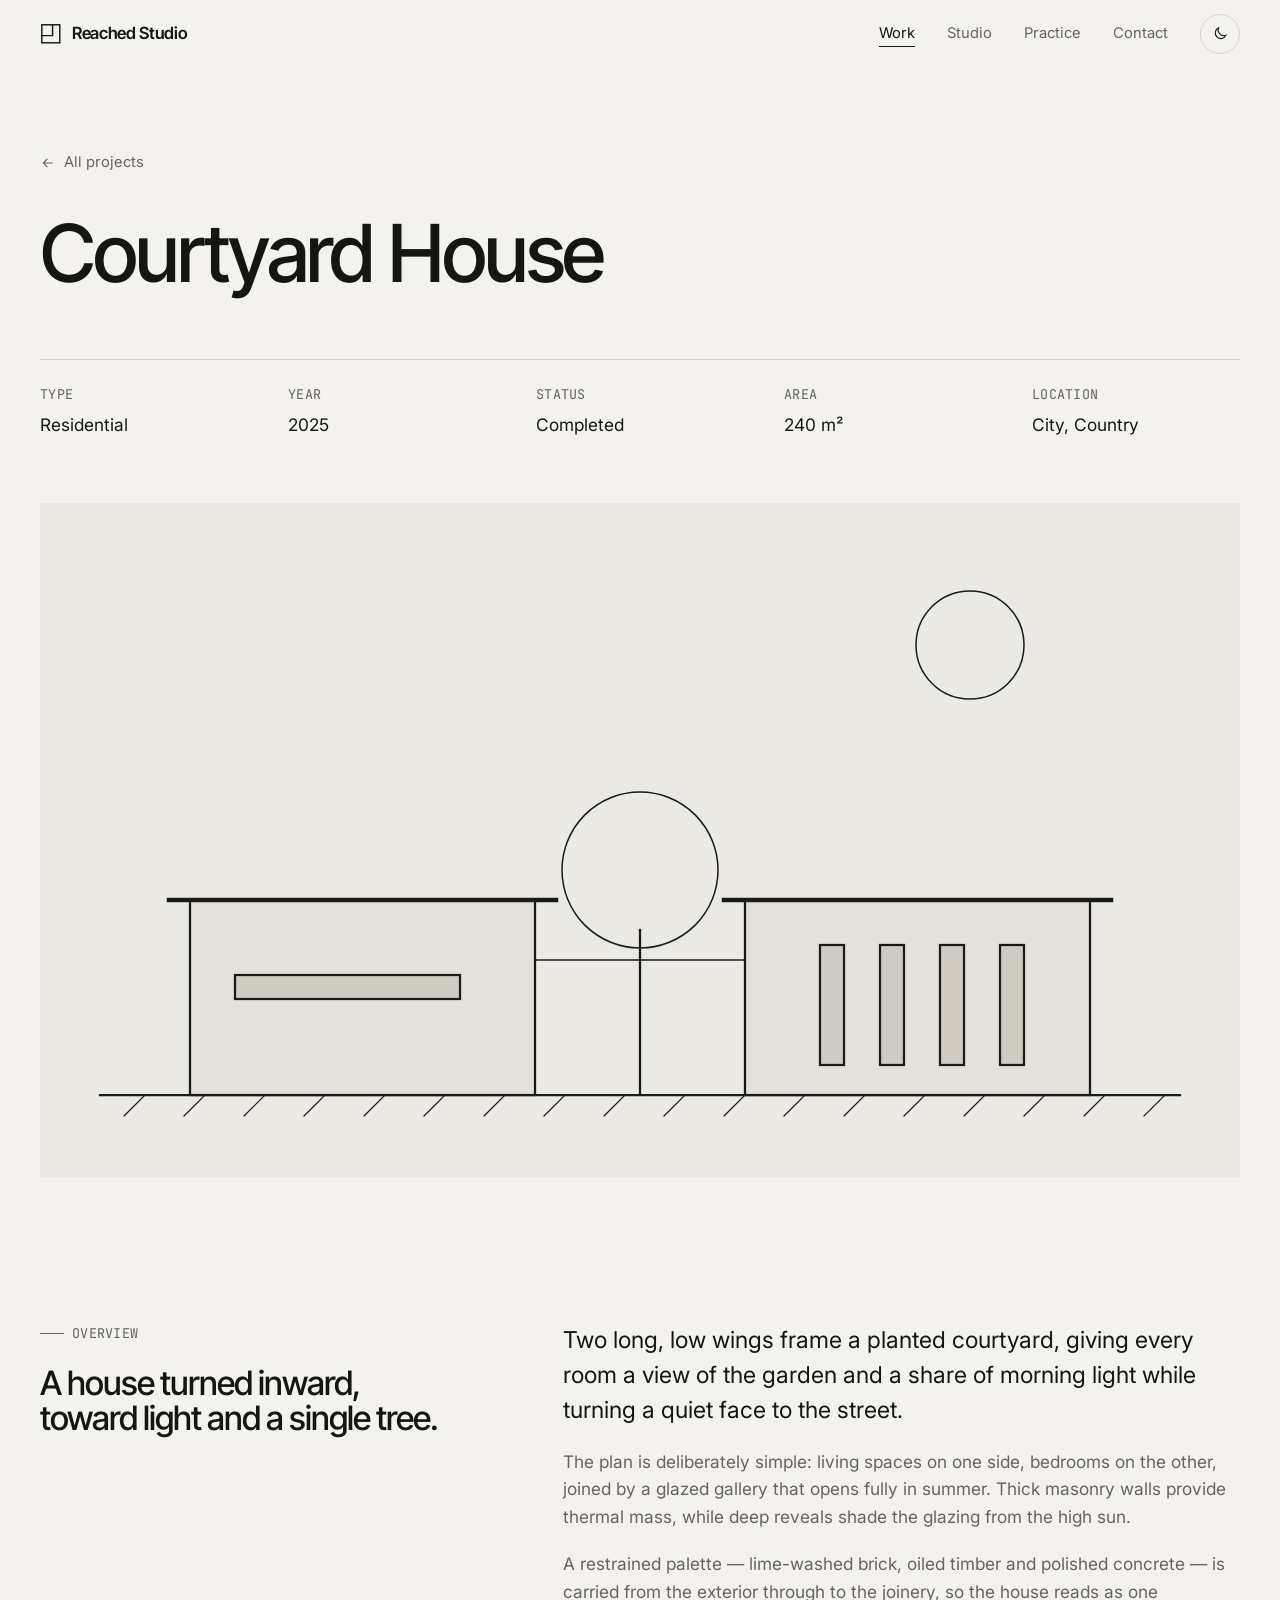
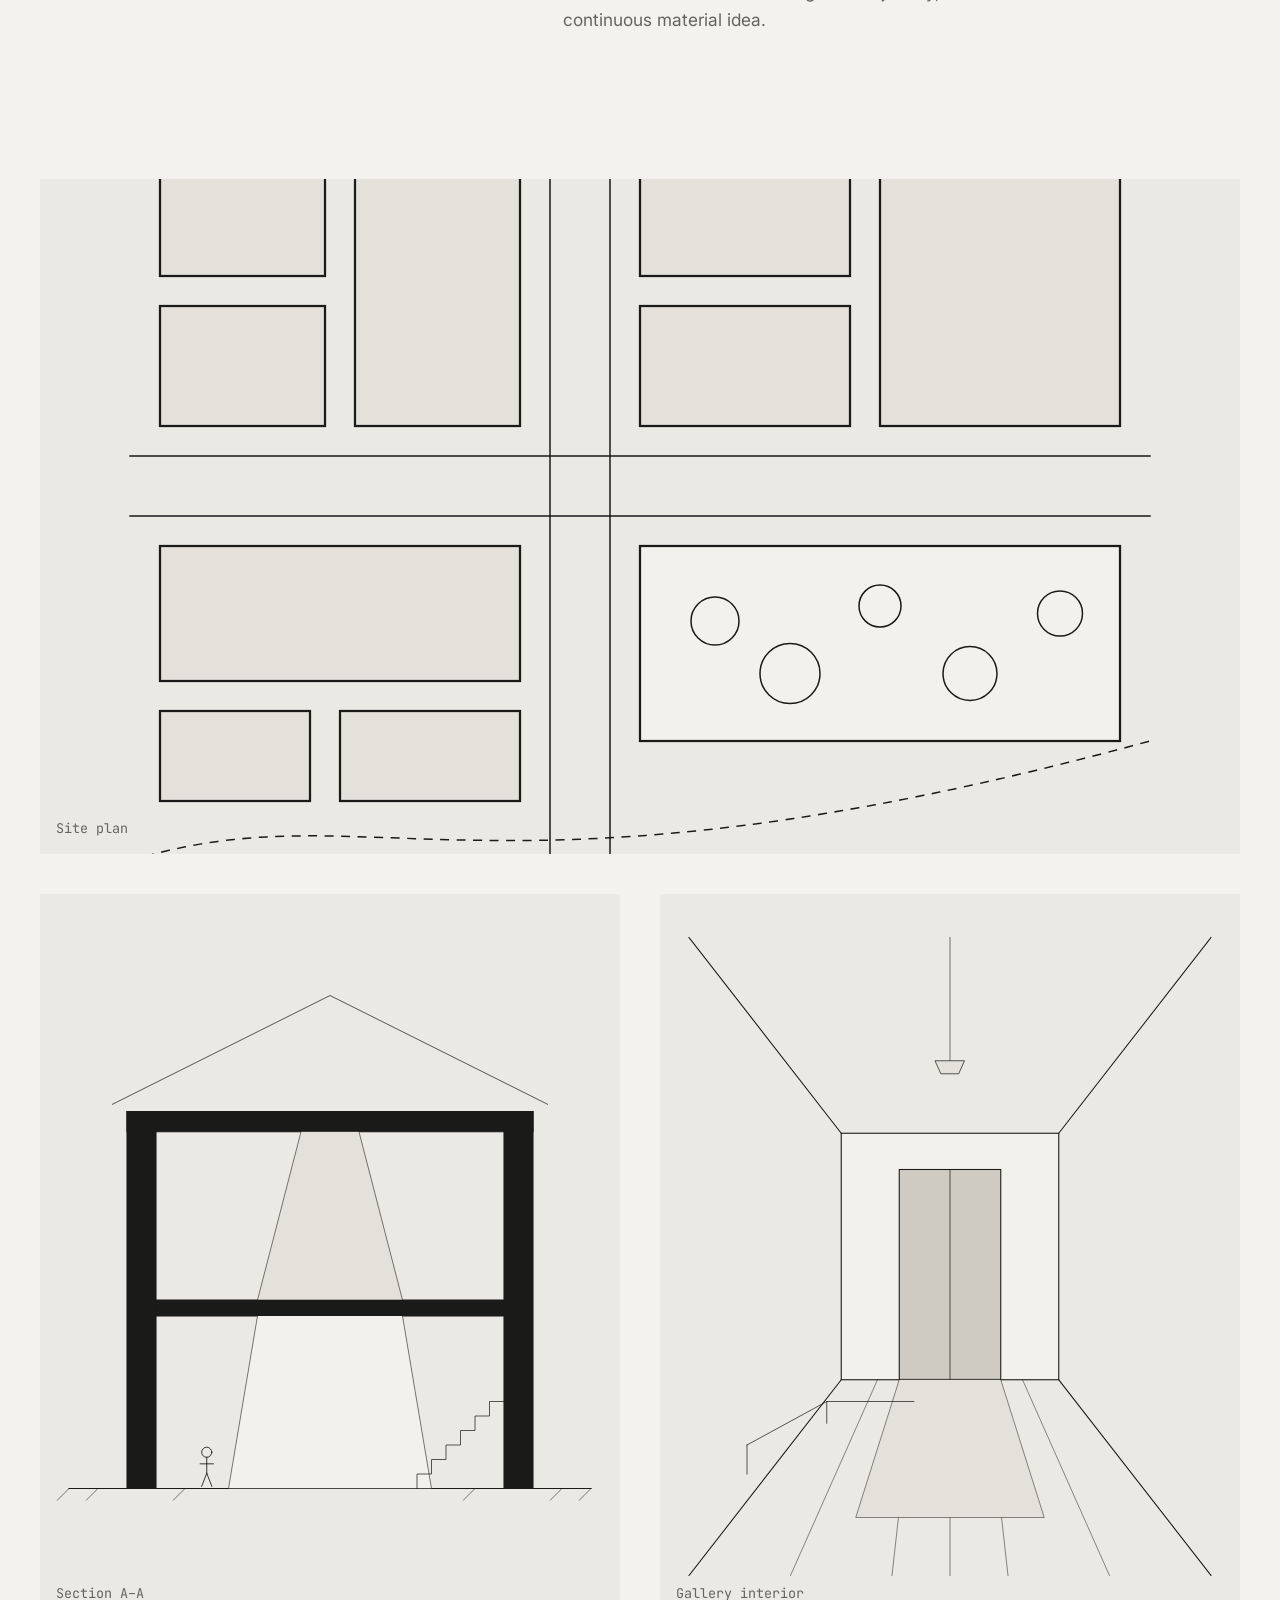
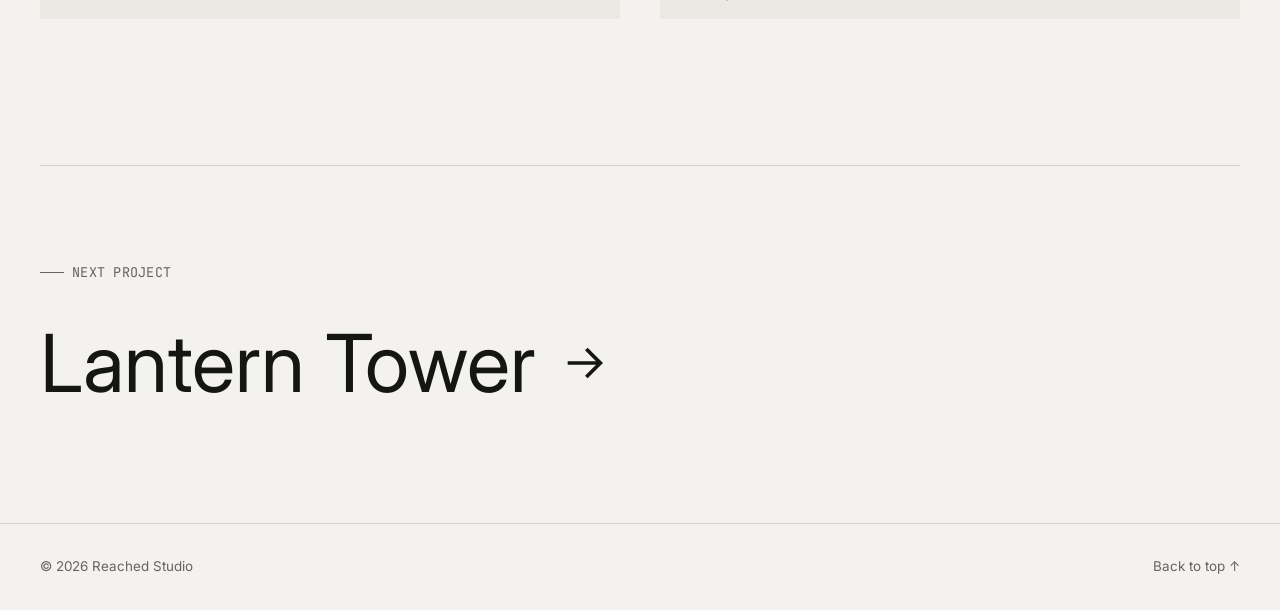
==== project.html @ 6668ef3e "Redesign site as architecture studio portfolio Replace the HTML5 UP Massively template with a depend" ====
<!DOCTYPE html>
<html lang="en">
<head>
  <meta charset="utf-8" />
  <meta name="viewport" content="width=device-width, initial-scale=1" />
  <title>Courtyard House — Reached Studio</title>
  <meta name="description" content="Courtyard House: a single-storey home arranged around a planted courtyard, by Reached Studio." />
  <meta name="theme-color" content="#f3f2ee" media="(prefers-color-scheme: light)" />
  <meta name="theme-color" content="#0e0e0d" media="(prefers-color-scheme: dark)" />
  <link rel="icon" href="assets/favicon.svg" type="image/svg+xml" />

  <script>
    (function () {
      var d = document.documentElement;
      d.classList.add("js");
      try {
        var t = localStorage.getItem("theme");
        if (t === "light" || t === "dark") d.setAttribute("data-theme", t);
      } catch (e) {}
    })();
  </script>

  <link rel="preconnect" href="https://fonts.googleapis.com" />
  <link rel="preconnect" href="https://fonts.gstatic.com" crossorigin />
  <link rel="stylesheet" href="https://fonts.googleapis.com/css2?family=Inter:wght@400;500;600&family=Inter+Tight:wght@400;500;600&family=JetBrains+Mono:wght@400&display=swap" />
  <link rel="stylesheet" href="assets/css/style.css" />
</head>
<body>
  <a class="skip-link" href="#main">Skip to content</a>

  <header class="site-header">
    <div class="container">
      <a class="brand" href="index.html" aria-label="Reached Studio, home">
        <svg class="brand-mark" viewBox="0 0 24 24" fill="none" stroke="currentColor" stroke-width="1.6" aria-hidden="true">
          <rect x="2" y="2" width="20" height="20" />
          <path d="M2 14h12V2" />
        </svg>
        Reached Studio
      </a>

      <nav class="nav" aria-label="Primary">
        <ul class="nav-links" id="nav-links">
          <li><a href="index.html#work" aria-current="page">Work</a></li>
          <li><a href="index.html#studio">Studio</a></li>
          <li><a href="index.html#practice">Practice</a></li>
          <li><a href="index.html#contact">Contact</a></li>
        </ul>
        <div class="header-actions">
          <button class="icon-btn theme-toggle" type="button" aria-label="Toggle colour theme">
            <svg class="icon-moon" viewBox="0 0 24 24" fill="none" stroke="currentColor" stroke-width="1.6" aria-hidden="true"><path d="M20 14.5A8 8 0 0 1 9.5 4a8 8 0 1 0 10.5 10.5Z" /></svg>
            <svg class="icon-sun" viewBox="0 0 24 24" fill="none" stroke="currentColor" stroke-width="1.6" aria-hidden="true"><circle cx="12" cy="12" r="4" /><path d="M12 2v2M12 20v2M2 12h2M20 12h2M4.9 4.9l1.4 1.4M17.7 17.7l1.4 1.4M4.9 19.1l1.4-1.4M17.7 6.3l1.4-1.4" /></svg>
          </button>
          <button class="icon-btn menu-toggle" type="button" aria-expanded="false" aria-controls="nav-links" aria-label="Open menu">
            <span></span>
          </button>
        </div>
      </nav>
    </div>
  </header>

  <main id="main">
    <article>
      <header class="project-hero container">
        <a class="back-link reveal" href="index.html#work">
          <svg viewBox="0 0 24 24" fill="none" stroke="currentColor" stroke-width="1.6" aria-hidden="true"><path d="M19 12H5M11 6l-6 6 6 6" /></svg>
          All projects
        </a>
        <h1 class="project-title reveal" style="--delay: .08s">Courtyard House</h1>

        <dl class="project-specs reveal" style="--delay: .16s">
          <div><dt>Type</dt><dd>Residential</dd></div>
          <div><dt>Year</dt><dd>2025</dd></div>
          <div><dt>Status</dt><dd>Completed</dd></div>
          <div><dt>Area</dt><dd>240 m²</dd></div>
          <div><dt>Location</dt><dd>City, Country</dd></div>
        </dl>
      </header>

      <div class="container reveal">
        <div class="frame project-cover">
          <img class="is-drawing" src="images/work/courtyard-house.svg" alt="Elevation of a low courtyard house with a tree at its centre" width="800" height="600" />
        </div>
      </div>

      <section class="container project-body">
        <div>
          <p class="label reveal">Overview</p>
          <h2 class="reveal" style="margin-top:1.25rem">A house turned inward, toward light and a single tree.</h2>
        </div>
        <div class="prose reveal">
          <p>
            Two long, low wings frame a planted courtyard, giving every room a view of the
            garden and a share of morning light while turning a quiet face to the street.
          </p>
          <p>
            The plan is deliberately simple: living spaces on one side, bedrooms on the other,
            joined by a glazed gallery that opens fully in summer. Thick masonry walls provide
            thermal mass, while deep reveals shade the glazing from the high sun.
          </p>
          <p>
            A restrained palette — lime-washed brick, oiled timber and polished concrete — is
            carried from the exterior through to the joinery, so the house reads as one
            continuous material idea.
          </p>
        </div>
      </section>

      <div class="container gallery">
        <figure class="frame frame--full reveal">
          <img class="is-drawing" src="images/work/masterplan.svg" alt="Site plan showing surrounding blocks, streets and a park" loading="lazy" width="800" height="600" />
          <figcaption>Site plan</figcaption>
        </figure>
        <figure class="frame reveal">
          <img class="is-drawing" src="images/work/section.svg" alt="Section through the house showing a central light shaft" loading="lazy" width="800" height="1000" />
          <figcaption>Section A–A</figcaption>
        </figure>
        <figure class="frame reveal" style="--delay: .1s">
          <img class="is-drawing" src="images/work/interior.svg" alt="Interior perspective of the gallery with a tall window" loading="lazy" width="800" height="1000" />
          <figcaption>Gallery interior</figcaption>
        </figure>
      </div>

      <div class="container">
        <a class="next-project" href="project.html">
          <span class="label">Next project</span>
          <span class="project-title">
            Lantern Tower
            <svg viewBox="0 0 24 24" fill="none" stroke="currentColor" stroke-width="1.6" aria-hidden="true"><path d="M5 12h14M13 6l6 6-6 6" /></svg>
          </span>
        </a>
      </div>
    </article>
  </main>

  <footer class="site-footer">
    <div class="container">
      <span>&copy; <span data-year>2026</span> Reached Studio</span>
      <a href="#main">Back to top ↑</a>
    </div>
  </footer>

  <script src="assets/js/main.js" defer></script>
</body>
</html>
---- assets/css/style.css ----
/* ==========================================================================
   Reached Studio — site styles
   Tokens → base → layout → components → pages → motion
   ========================================================================== */

/* ---------- Tokens ---------- */

:root {
  --bg: #f3f2ee;
  --bg-elev: #ebe9e3;
  --fg: #151514;
  --fg-muted: #66645f;
  --line: #d6d3cb;
  --accent: #a4502a;
  --header-bg: rgba(243, 242, 238, 0.82);
  --drawing-filter: none;

  --font-sans: "Inter", system-ui, -apple-system, "Segoe UI", Roboto, sans-serif;
  --font-display: "Inter Tight", var(--font-sans);
  --font-mono: "JetBrains Mono", ui-monospace, "SFMono-Regular", Menlo, monospace;

  --step--1: clamp(0.78rem, 0.76rem + 0.1vw, 0.84rem);
  --step-0: clamp(1rem, 0.97rem + 0.15vw, 1.08rem);
  --step-1: clamp(1.2rem, 1.1rem + 0.45vw, 1.45rem);
  --step-2: clamp(1.5rem, 1.3rem + 1vw, 2.1rem);
  --step-3: clamp(2rem, 1.6rem + 2vw, 3.2rem);
  --step-4: clamp(2.6rem, 1.8rem + 4vw, 5.6rem);

  --gutter: clamp(1rem, 0.5rem + 2.5vw, 2.5rem);
  --max: 1440px;
  --header-h: 4.25rem;
  --section-space: clamp(5rem, 3.5rem + 7vw, 10rem);

  --ease: cubic-bezier(0.22, 1, 0.36, 1);
  color-scheme: light;
}

@media (prefers-color-scheme: dark) {
  :root:not([data-theme="light"]) {
    --bg: #0e0e0d;
    --bg-elev: #181816;
    --fg: #ecebe6;
    --fg-muted: #9a978f;
    --line: #2b2a27;
    --accent: #dc8a5e;
    --header-bg: rgba(14, 14, 13, 0.78);
    --drawing-filter: invert(1) hue-rotate(180deg) brightness(0.9);
    color-scheme: dark;
  }
}

:root[data-theme="dark"] {
  --bg: #0e0e0d;
  --bg-elev: #181816;
  --fg: #ecebe6;
  --fg-muted: #9a978f;
  --line: #2b2a27;
  --accent: #dc8a5e;
  --header-bg: rgba(14, 14, 13, 0.78);
  --drawing-filter: invert(1) hue-rotate(180deg) brightness(0.9);
  color-scheme: dark;
}

/* ---------- Base ---------- */

*,
*::before,
*::after {
  box-sizing: border-box;
}

html {
  -webkit-text-size-adjust: 100%;
  scroll-padding-top: calc(var(--header-h) + 1rem);
}

@media (prefers-reduced-motion: no-preference) {
  html {
    scroll-behavior: smooth;
  }
}

body {
  margin: 0;
  background: var(--bg);
  color: var(--fg);
  font-family: var(--font-sans);
  font-size: var(--step-0);
  line-height: 1.6;
  -webkit-font-smoothing: antialiased;
  text-rendering: optimizeLegibility;
  overflow-x: hidden;
  transition: background-color 0.4s var(--ease), color 0.4s var(--ease);
}

body.menu-open {
  overflow: hidden;
}

img,
svg {
  display: block;
  max-width: 100%;
}

a {
  color: inherit;
  text-decoration: none;
}

h1,
h2,
h3,
p,
ul,
ol,
dl,
dd,
figure {
  margin: 0;
}

ul,
ol {
  padding: 0;
  list-style: none;
}

h1,
h2,
h3 {
  font-family: var(--font-display);
  font-weight: 500;
  letter-spacing: -0.03em;
  line-height: 1.05;
  text-wrap: balance;
}

p {
  text-wrap: pretty;
}

::selection {
  background: var(--fg);
  color: var(--bg);
}

:focus-visible {
  outline: 2px solid var(--accent);
  outline-offset: 3px;
}

.skip-link {
  position: absolute;
  left: 1rem;
  top: -3rem;
  z-index: 100;
  padding: 0.6rem 1rem;
  background: var(--fg);
  color: var(--bg);
  font-size: var(--step--1);
}

.skip-link:focus {
  top: 1rem;
}

.visually-hidden {
  position: absolute;
  width: 1px;
  height: 1px;
  overflow: hidden;
  clip: rect(0 0 0 0);
  white-space: nowrap;
}

/* ---------- Layout ---------- */

.container {
  width: 100%;
  max-width: var(--max);
  margin-inline: auto;
  padding-inline: var(--gutter);
}

.section {
  padding-block: var(--section-space);
}

.section + .section {
  border-top: 1px solid var(--line);
}

.section-head {
  display: grid;
  grid-template-columns: 1fr;
  gap: 1rem 2rem;
  align-items: end;
  margin-bottom: clamp(2.5rem, 2rem + 3vw, 5rem);
}

@media (min-width: 800px) {
  .section-head {
    grid-template-columns: 1fr 1fr;
  }
}

.section-title {
  font-size: var(--step-3);
}

.section-intro {
  color: var(--fg-muted);
  max-width: 42ch;
}

.label {
  display: flex;
  width: fit-content;
  align-items: center;
  gap: 0.6em;
  font-family: var(--font-mono);
  font-size: var(--step--1);
  font-weight: 400;
  letter-spacing: 0.02em;
  text-transform: uppercase;
  color: var(--fg-muted);
}

.label::before {
  content: "";
  width: 1.5rem;
  height: 1px;
  background: currentColor;
}

/* ---------- Header ---------- */

.site-header {
  position: fixed;
  inset: 0 0 auto;
  z-index: 50;
  height: var(--header-h);
  border-bottom: 1px solid transparent;
  transition: background-color 0.3s var(--ease), border-color 0.3s var(--ease),
    transform 0.4s var(--ease);
}

.site-header.is-scrolled {
  background: var(--header-bg);
  border-color: var(--line);
  -webkit-backdrop-filter: saturate(140%) blur(14px);
  backdrop-filter: saturate(140%) blur(14px);
}

.site-header.is-hidden {
  transform: translateY(-100%);
}

.site-header .container {
  display: flex;
  align-items: center;
  justify-content: space-between;
  height: 100%;
  gap: 1.5rem;
}

.brand {
  display: inline-flex;
  align-items: center;
  gap: 0.65rem;
  font-family: var(--font-display);
  font-weight: 600;
  font-size: 1.05rem;
  letter-spacing: -0.02em;
}

.brand-mark {
  width: 1.35rem;
  height: 1.35rem;
  flex: none;
}

.nav {
  display: flex;
  align-items: center;
  gap: 2rem;
}

.nav-links {
  display: flex;
  gap: 2rem;
  font-size: 0.92rem;
}

.nav-links a {
  position: relative;
  color: var(--fg-muted);
  transition: color 0.2s ease;
}

.nav-links a:hover,
.nav-links a[aria-current] {
  color: var(--fg);
}

.nav-links a::after {
  content: "";
  position: absolute;
  left: 0;
  right: 0;
  bottom: -0.3rem;
  height: 1px;
  background: currentColor;
  transform: scaleX(0);
  transform-origin: right;
  transition: transform 0.4s var(--ease);
}

.nav-links a:hover::after,
.nav-links a[aria-current]::after {
  transform: scaleX(1);
  transform-origin: left;
}

.header-actions {
  display: flex;
  align-items: center;
  gap: 0.5rem;
}

.icon-btn {
  display: inline-grid;
  place-items: center;
  width: 2.5rem;
  height: 2.5rem;
  padding: 0;
  border: 1px solid var(--line);
  border-radius: 50%;
  background: transparent;
  color: var(--fg);
  cursor: pointer;
  transition: border-color 0.2s ease, background-color 0.2s ease;
}

.icon-btn:hover {
  border-color: var(--fg);
}

.icon-btn svg {
  width: 1.05rem;
  height: 1.05rem;
}

.theme-toggle .icon-sun {
  display: none;
}

:root[data-theme="dark"] .theme-toggle .icon-sun {
  display: block;
}

:root[data-theme="dark"] .theme-toggle .icon-moon {
  display: none;
}

@media (prefers-color-scheme: dark) {
  :root:not([data-theme="light"]) .theme-toggle .icon-sun {
    display: block;
  }
  :root:not([data-theme="light"]) .theme-toggle .icon-moon {
    display: none;
  }
}

.menu-toggle {
  display: none;
}

.menu-toggle span {
  position: relative;
  display: block;
  width: 1rem;
  height: 1px;
  background: currentColor;
  transition: background-color 0.2s ease;
}

.menu-toggle span::before,
.menu-toggle span::after {
  content: "";
  position: absolute;
  left: 0;
  width: 100%;
  height: 1px;
  background: currentColor;
  transition: transform 0.35s var(--ease);
}

.menu-toggle span::before {
  transform: translateY(-4px);
}

.menu-toggle span::after {
  transform: translateY(4px);
}

.menu-toggle[aria-expanded="true"] span {
  background: transparent;
}

.menu-toggle[aria-expanded="true"] span::before {
  transform: rotate(45deg);
}

.menu-toggle[aria-expanded="true"] span::after {
  transform: rotate(-45deg);
}

@media (max-width: 800px) {
  .menu-toggle {
    display: inline-grid;
  }

  .nav-links {
    position: fixed;
    inset: var(--header-h) 0 0;
    flex-direction: column;
    gap: 0;
    padding: 2rem var(--gutter);
    background: var(--bg);
    font-family: var(--font-display);
    font-size: var(--step-3);
    letter-spacing: -0.03em;
    opacity: 0;
    visibility: hidden;
    transform: translateY(-0.75rem);
    transition: opacity 0.35s var(--ease), transform 0.35s var(--ease),
      visibility 0s linear 0.35s;
  }

  .nav-links.is-open {
    opacity: 1;
    visibility: visible;
    transform: none;
    transition-delay: 0s;
  }

  .nav-links li {
    border-bottom: 1px solid var(--line);
  }

  .nav-links a {
    display: block;
    padding-block: 1rem;
    color: var(--fg);
  }

  .nav-links a::after {
    display: none;
  }

  /* Keep the header solid while the menu is open */
  body.menu-open .site-header {
    background: var(--bg);
    border-color: var(--line);
    transform: none;
  }
}

/* ---------- Buttons & links ---------- */

.btn {
  display: inline-flex;
  align-items: center;
  gap: 0.75rem;
  padding: 0.9rem 1.4rem;
  border: 1px solid var(--fg);
  border-radius: 999px;
  font-size: 0.92rem;
  font-weight: 500;
  transition: background-color 0.3s var(--ease), color 0.3s var(--ease);
}

.btn:hover {
  background: var(--fg);
  color: var(--bg);
}

.btn svg,
.arrow-link svg {
  width: 1rem;
  height: 1rem;
  transition: transform 0.4s var(--ease);
}

.btn:hover svg,
.arrow-link:hover svg {
  transform: translateX(4px);
}

.arrow-link {
  display: inline-flex;
  align-items: center;
  gap: 0.6rem;
  padding-bottom: 0.2rem;
  border-bottom: 1px solid var(--line);
  font-weight: 500;
  transition: border-color 0.3s ease;
}

.arrow-link:hover {
  border-color: var(--fg);
}

/* ---------- Media frames ---------- */

.frame {
  position: relative;
  overflow: hidden;
  background: var(--bg-elev);
}

.frame img {
  width: 100%;
  height: 100%;
  object-fit: cover;
  transition: transform 1.2s var(--ease);
}

/* Line-drawing placeholders invert cleanly in dark mode.
   Remove the .is-drawing class when swapping in photography. */
.frame img.is-drawing {
  filter: var(--drawing-filter);
}

/* ---------- Hero ---------- */

.hero {
  padding-top: calc(var(--header-h) + clamp(3rem, 2rem + 6vw, 8rem));
  padding-bottom: clamp(3rem, 2rem + 4vw, 6rem);
}

.hero-title {
  font-size: var(--step-4);
  max-width: 16ch;
  margin-top: 1.75rem;
}

.hero-title em {
  font-style: normal;
  color: var(--fg-muted);
}

.hero-foot {
  display: grid;
  gap: 2rem;
  margin-top: clamp(2.5rem, 2rem + 3vw, 4.5rem);
}

.hero-lede {
  max-width: 46ch;
  font-size: var(--step-1);
  line-height: 1.5;
  color: var(--fg-muted);
}

@media (min-width: 800px) {
  .hero-foot {
    grid-template-columns: 1fr auto;
    align-items: end;
  }
}

.hero-media {
  aspect-ratio: 16 / 9;
}

@media (max-width: 600px) {
  .hero-media {
    aspect-ratio: 4 / 3;
  }
}

.hero-caption {
  display: flex;
  justify-content: space-between;
  gap: 1rem;
  margin-top: 0.9rem;
  font-family: var(--font-mono);
  font-size: var(--step--1);
  color: var(--fg-muted);
}

/* ---------- Work grid ---------- */

.work-grid {
  display: grid;
  grid-template-columns: 1fr;
  gap: clamp(3rem, 2rem + 3vw, 5rem) var(--gutter);
}

@media (min-width: 800px) {
  .work-grid {
    grid-template-columns: repeat(12, 1fr);
  }

  .work-card {
    grid-column: span 6;
  }

  .work-card--wide {
    grid-column: span 7;
  }

  .work-card--narrow {
    grid-column: span 5;
  }

  /* Stagger the narrow column for a looser, gallery-like rhythm */
  .work-card--narrow.is-offset {
    margin-top: clamp(4rem, 8vw, 9rem);
  }
}

.work-card a {
  display: block;
}

.work-card .frame {
  aspect-ratio: 4 / 3;
}

.work-card--narrow .frame {
  aspect-ratio: 4 / 5;
}

.work-card a:hover .frame img {
  transform: scale(1.035);
}

.work-meta {
  display: grid;
  grid-template-columns: auto 1fr auto;
  gap: 0.25rem 1rem;
  align-items: baseline;
  margin-top: 1.1rem;
}

.work-index,
.work-year {
  font-family: var(--font-mono);
  font-size: var(--step--1);
  color: var(--fg-muted);
}

.work-title {
  font-size: var(--step-1);
  letter-spacing: -0.02em;
}

.work-type {
  grid-column: 2 / -1;
  color: var(--fg-muted);
  font-size: 0.92rem;
}

.work-card a:hover .work-title {
  text-decoration: underline;
  text-decoration-thickness: 1px;
  text-underline-offset: 0.2em;
}

/* ---------- Studio ---------- */

.studio-grid {
  display: grid;
  gap: 3rem var(--gutter);
}

@media (min-width: 900px) {
  .studio-grid {
    grid-template-columns: 5fr 7fr;
  }
}

.studio-statement {
  font-family: var(--font-display);
  font-size: var(--step-2);
  font-weight: 400;
  line-height: 1.25;
  letter-spacing: -0.02em;
}

.studio-body {
  display: grid;
  gap: 1.25rem;
  margin-top: 2rem;
  color: var(--fg-muted);
  max-width: 60ch;
}

.principles {
  display: grid;
  gap: 0;
  margin-top: clamp(3rem, 2rem + 4vw, 6rem);
  border-top: 1px solid var(--line);
}

@media (min-width: 800px) {
  .principles {
    grid-template-columns: repeat(3, 1fr);
  }

  .principle + .principle {
    border-left: 1px solid var(--line);
  }
}

.principle {
  padding: 2rem 0;
  border-bottom: 1px solid var(--line);
}

@media (min-width: 800px) {
  .principle {
    padding: 2.5rem 2rem 2.5rem 0;
  }

  .principle + .principle {
    padding-left: 2rem;
  }
}

.principle h3 {
  margin: 1.25rem 0 0.75rem;
  font-size: var(--step-1);
  letter-spacing: -0.02em;
}

.principle p {
  color: var(--fg-muted);
}

/* ---------- Services ---------- */

.services {
  border-top: 1px solid var(--line);
}

.service {
  display: grid;
  grid-template-columns: 3rem 1fr;
  gap: 0.5rem 1rem;
  padding-block: clamp(1.5rem, 1rem + 1.5vw, 2.25rem);
  border-bottom: 1px solid var(--line);
  transition: padding 0.4s var(--ease);
}

@media (min-width: 800px) {
  .service {
    grid-template-columns: 5rem 1fr 1fr;
    align-items: baseline;
  }

  .service:hover {
    padding-left: 0.75rem;
  }
}

.service-num {
  font-family: var(--font-mono);
  font-size: var(--step--1);
  color: var(--fg-muted);
}

.service h3 {
  font-size: var(--step-2);
  letter-spacing: -0.03em;
}

.service p {
  grid-column: 2;
  color: var(--fg-muted);
  max-width: 48ch;
}

@media (min-width: 800px) {
  .service p {
    grid-column: 3;
  }
}

/* ---------- Contact ---------- */

.contact-email {
  display: inline-block;
  margin-top: 1.5rem;
  font-family: var(--font-display);
  font-size: var(--step-4);
  font-weight: 500;
  letter-spacing: -0.04em;
  line-height: 1;
  overflow-wrap: anywhere;
  background: linear-gradient(currentColor, currentColor) 0 100% / 0 2px no-repeat;
  transition: background-size 0.6s var(--ease);
}

.contact-email:hover {
  background-size: 100% 2px;
}

.contact-grid {
  display: grid;
  grid-template-columns: repeat(auto-fit, minmax(12rem, 1fr));
  gap: 2rem var(--gutter);
  margin-top: clamp(3rem, 2rem + 4vw, 6rem);
  padding-top: 2rem;
  border-top: 1px solid var(--line);
}

.contact-grid h3 {
  margin-bottom: 0.75rem;
  font-family: var(--font-mono);
  font-size: var(--step--1);
  font-weight: 400;
  letter-spacing: 0.02em;
  text-transform: uppercase;
  color: var(--fg-muted);
}

.contact-grid a:hover {
  color: var(--accent);
}

/* ---------- Footer ---------- */

.site-footer {
  padding-block: 2rem;
  border-top: 1px solid var(--line);
  font-size: var(--step--1);
  color: var(--fg-muted);
}

.site-footer .container {
  display: flex;
  flex-wrap: wrap;
  justify-content: space-between;
  gap: 1rem;
}

.site-footer a:hover {
  color: var(--fg);
}

/* ---------- Project page ---------- */

.project-hero {
  padding-top: calc(var(--header-h) + clamp(2.5rem, 2rem + 4vw, 6rem));
}

.back-link {
  display: inline-flex;
  align-items: center;
  gap: 0.5rem;
  font-size: 0.92rem;
  color: var(--fg-muted);
  transition: color 0.2s ease;
}

.back-link:hover {
  color: var(--fg);
}

.back-link svg {
  width: 1rem;
  height: 1rem;
}

.project-title {
  margin-top: 2rem;
  font-size: var(--step-4);
}

.project-specs {
  display: grid;
  grid-template-columns: repeat(2, 1fr);
  gap: 1.5rem var(--gutter);
  margin-block: clamp(2.5rem, 2rem + 3vw, 4rem);
  padding-top: 1.5rem;
  border-top: 1px solid var(--line);
}

@media (min-width: 800px) {
  .project-specs {
    grid-template-columns: repeat(5, 1fr);
  }
}

.project-specs dt {
  margin-bottom: 0.35rem;
  font-family: var(--font-mono);
  font-size: var(--step--1);
  text-transform: uppercase;
  letter-spacing: 0.02em;
  color: var(--fg-muted);
}

.project-cover {
  aspect-ratio: 16 / 9;
}

.project-body {
  display: grid;
  gap: 2rem var(--gutter);
  padding-block: var(--section-space);
}

@media (min-width: 900px) {
  .project-body {
    grid-template-columns: 5fr 7fr;
  }
}

.project-body h2 {
  font-size: var(--step-2);
}

.prose {
  display: grid;
  gap: 1.25rem;
  max-width: 62ch;
  color: var(--fg-muted);
}

.prose p:first-child {
  font-size: var(--step-1);
  line-height: 1.5;
  color: var(--fg);
}

.gallery {
  display: grid;
  gap: var(--gutter);
}

@media (min-width: 800px) {
  .gallery {
    grid-template-columns: 1fr 1fr;
  }

  .gallery .frame--full {
    grid-column: 1 / -1;
  }
}

.gallery .frame {
  aspect-ratio: 4 / 5;
}

.gallery .frame--full {
  aspect-ratio: 16 / 9;
}

.gallery figcaption {
  position: absolute;
  left: 1rem;
  bottom: 0.9rem;
  font-family: var(--font-mono);
  font-size: var(--step--1);
  color: var(--fg-muted);
}

.next-project {
  display: block;
  margin-top: var(--section-space);
  padding-block: clamp(3rem, 2rem + 5vw, 7rem);
  border-top: 1px solid var(--line);
}

.next-project .project-title {
  margin-top: 1rem;
  display: flex;
  align-items: center;
  gap: 0.25em;
  transition: gap 0.5s var(--ease);
}

.next-project .project-title svg {
  width: 0.7em;
  height: 0.7em;
  flex: none;
}

.next-project:hover .project-title {
  gap: 0.5em;
}

/* ---------- Motion ---------- */

@media (prefers-reduced-motion: no-preference) {
  .js .reveal {
    opacity: 0;
    transform: translateY(24px);
    transition: opacity 0.9s var(--ease), transform 0.9s var(--ease);
    transition-delay: var(--delay, 0s);
  }

  .js .reveal.is-visible {
    opacity: 1;
    transform: none;
  }
}

@media (prefers-reduced-motion: reduce) {
  *,
  *::before,
  *::after {
    transition-duration: 0.01ms !important;
    animation-duration: 0.01ms !important;
  }
}
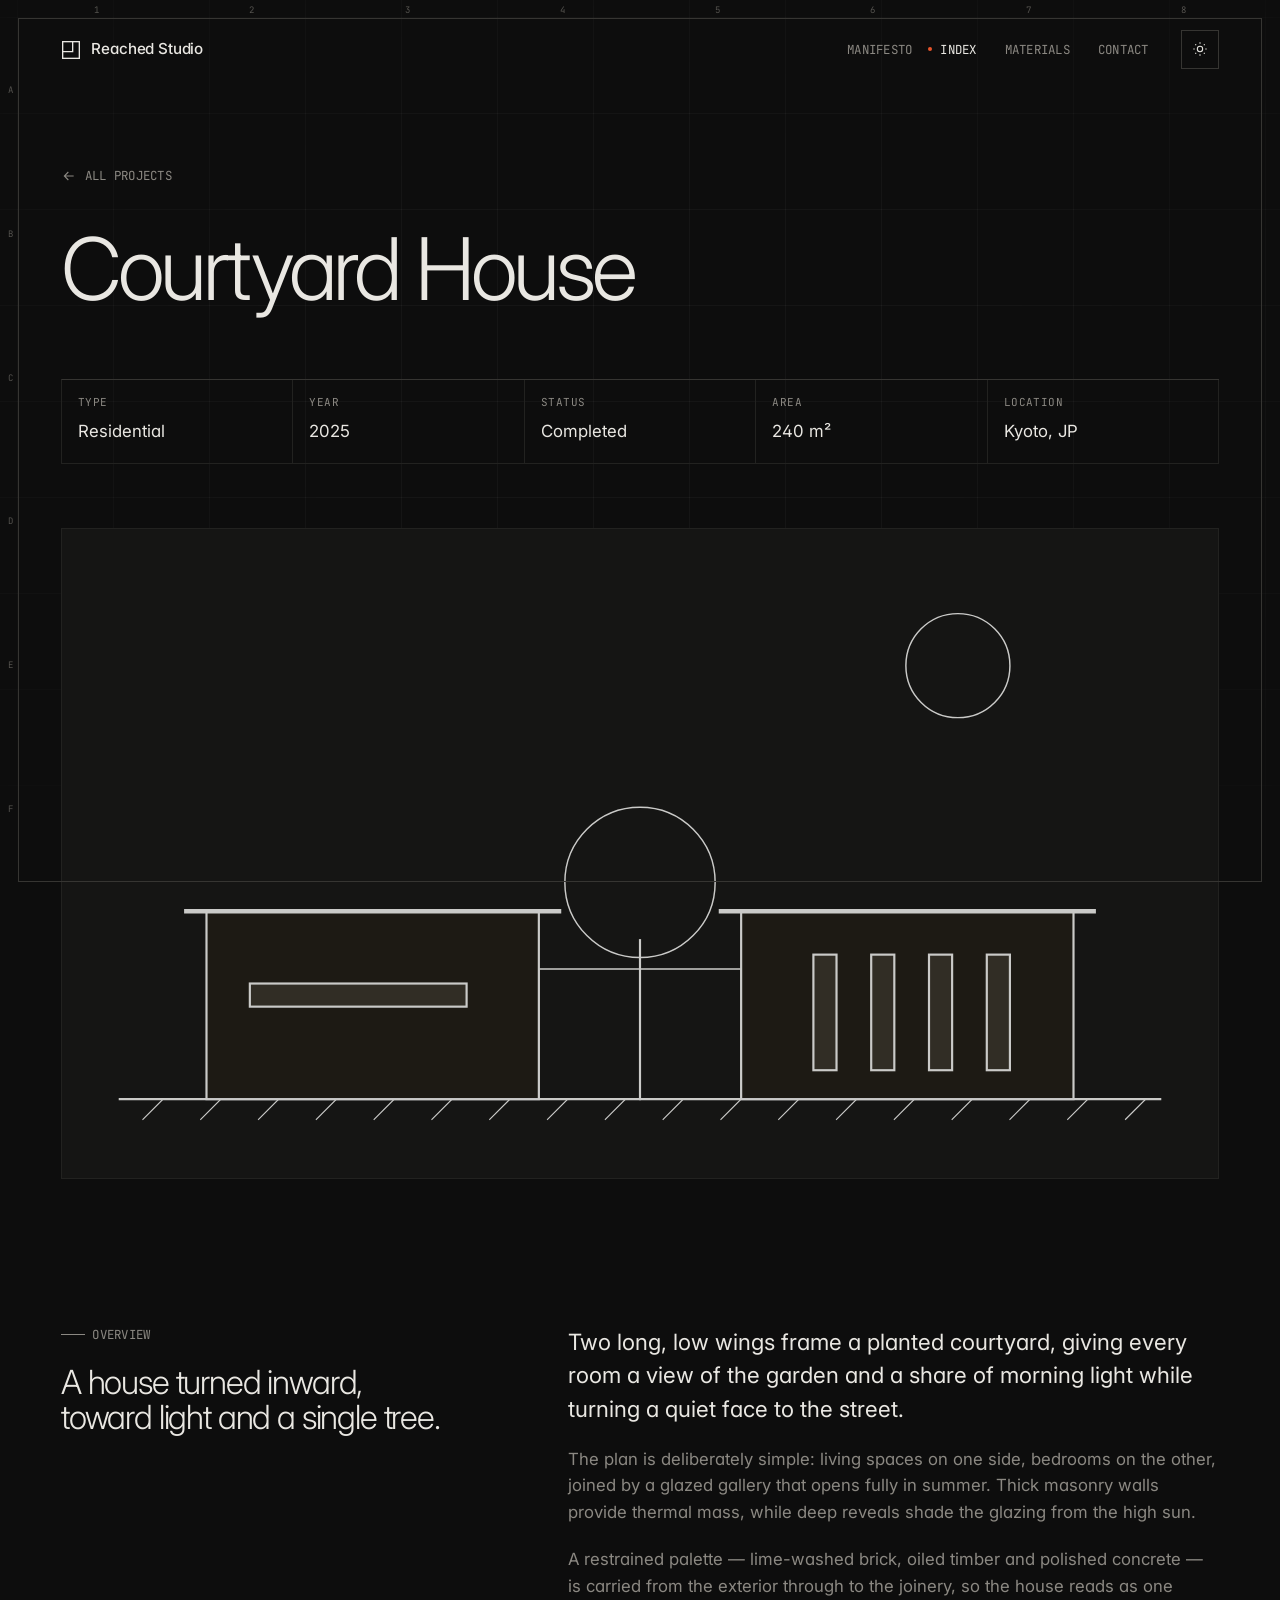
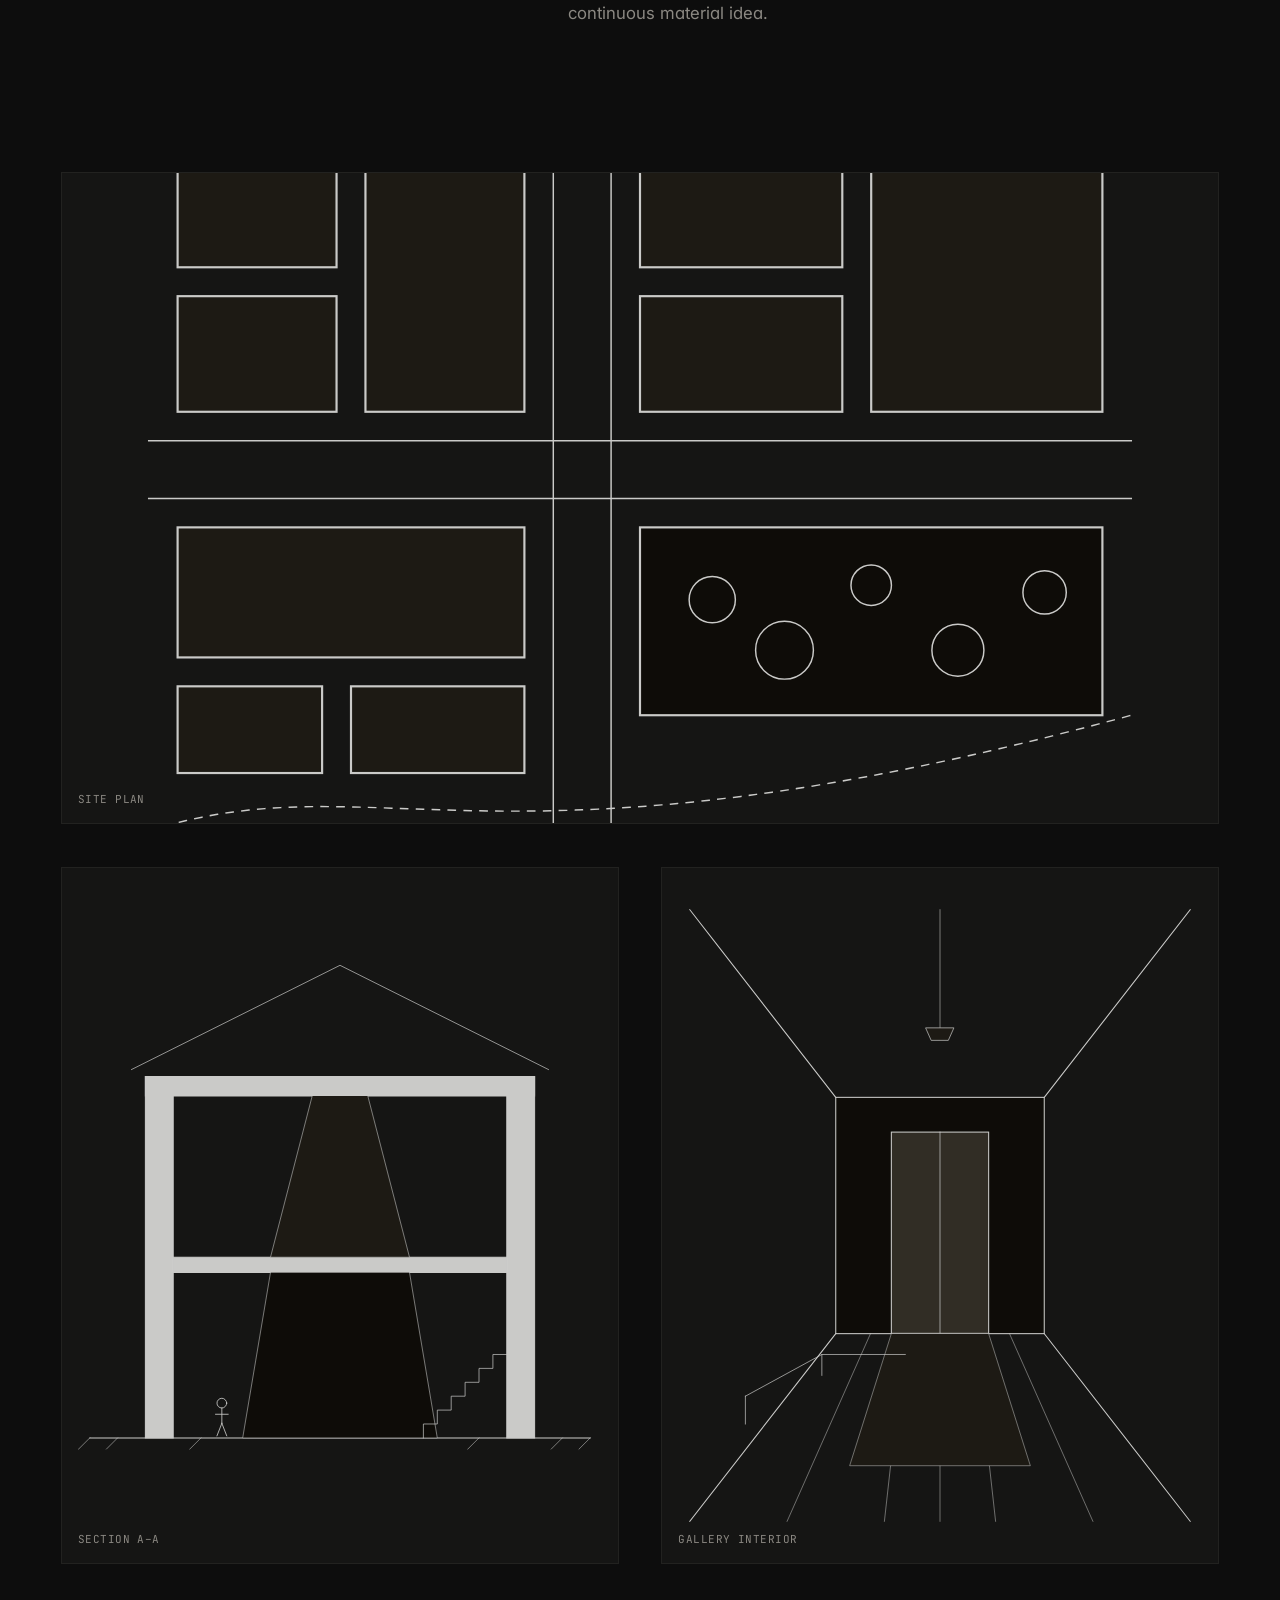
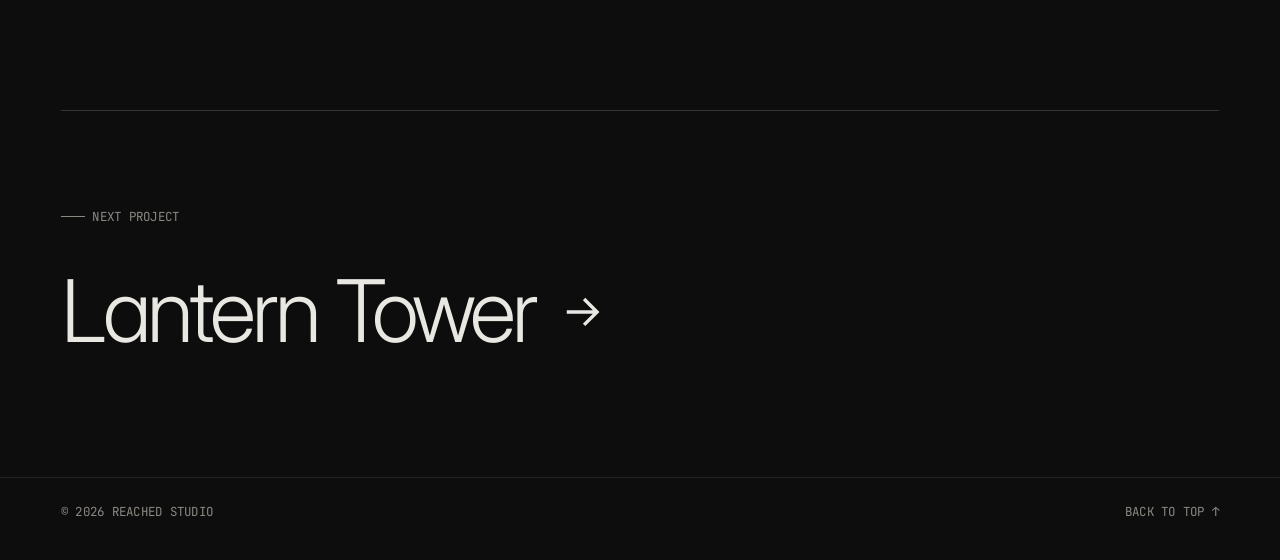
==== commit f3d96817: "Redesign home page as an architectural drawing sheet Dark sheet with gridlines, border and zone mark" ====
--- a/project.html
+++ b/project.html
@@ -5,8 +5,7 @@
   <meta name="viewport" content="width=device-width, initial-scale=1" />
   <title>Courtyard House — Reached Studio</title>
   <meta name="description" content="Courtyard House: a single-storey home arranged around a planted courtyard, by Reached Studio." />
-  <meta name="theme-color" content="#f3f2ee" media="(prefers-color-scheme: light)" />
-  <meta name="theme-color" content="#0e0e0d" media="(prefers-color-scheme: dark)" />
+  <meta name="theme-color" content="#0d0d0d" />
   <link rel="icon" href="assets/favicon.svg" type="image/svg+xml" />
 
   <script>
@@ -22,11 +21,17 @@
 
   <link rel="preconnect" href="https://fonts.googleapis.com" />
   <link rel="preconnect" href="https://fonts.gstatic.com" crossorigin />
-  <link rel="stylesheet" href="https://fonts.googleapis.com/css2?family=Inter:wght@400;500;600&family=Inter+Tight:wght@400;500;600&family=JetBrains+Mono:wght@400&display=swap" />
+  <link rel="stylesheet" href="https://fonts.googleapis.com/css2?family=Inter:wght@300;400;500&family=JetBrains+Mono:wght@400&display=swap" />
   <link rel="stylesheet" href="assets/css/style.css" />
 </head>
 <body>
   <a class="skip-link" href="#main">Skip to content</a>
+
+  <div class="sheet-grid" aria-hidden="true"></div>
+  <div class="sheet-frame" aria-hidden="true">
+    <div class="sheet-zones sheet-zones--top"><span>1</span><span>2</span><span>3</span><span>4</span><span>5</span><span>6</span><span>7</span><span>8</span></div>
+    <div class="sheet-zones sheet-zones--left"><span>A</span><span>B</span><span>C</span><span>D</span><span>E</span><span>F</span></div>
+  </div>
 
   <header class="site-header">
     <div class="container">
@@ -40,9 +45,9 @@
 
       <nav class="nav" aria-label="Primary">
         <ul class="nav-links" id="nav-links">
-          <li><a href="index.html#work" aria-current="page">Work</a></li>
-          <li><a href="index.html#studio">Studio</a></li>
-          <li><a href="index.html#practice">Practice</a></li>
+          <li><a href="index.html#manifesto">Manifesto</a></li>
+          <li><a href="index.html#index" aria-current="page">Index</a></li>
+          <li><a href="index.html#materials">Materials</a></li>
           <li><a href="index.html#contact">Contact</a></li>
         </ul>
         <div class="header-actions">
@@ -61,7 +66,7 @@
   <main id="main">
     <article>
       <header class="project-hero container">
-        <a class="back-link reveal" href="index.html#work">
+        <a class="back-link reveal" href="index.html#index">
           <svg viewBox="0 0 24 24" fill="none" stroke="currentColor" stroke-width="1.6" aria-hidden="true"><path d="M19 12H5M11 6l-6 6 6 6" /></svg>
           All projects
         </a>
@@ -72,7 +77,7 @@
           <div><dt>Year</dt><dd>2025</dd></div>
           <div><dt>Status</dt><dd>Completed</dd></div>
           <div><dt>Area</dt><dd>240 m²</dd></div>
-          <div><dt>Location</dt><dd>City, Country</dd></div>
+          <div><dt>Location</dt><dd>Kyoto, JP</dd></div>
         </dl>
       </header>
 
@@ -107,15 +112,15 @@
 
       <div class="container gallery">
         <figure class="frame frame--full reveal">
-          <img class="is-drawing" src="images/work/masterplan.svg" alt="Site plan showing surrounding blocks, streets and a park" loading="lazy" width="800" height="600" />
+          <img class="is-drawing" src="images/work/courtyard-house-site-plan.svg" alt="Site plan showing surrounding blocks, streets and a park" loading="lazy" width="800" height="600" />
           <figcaption>Site plan</figcaption>
         </figure>
         <figure class="frame reveal">
-          <img class="is-drawing" src="images/work/section.svg" alt="Section through the house showing a central light shaft" loading="lazy" width="800" height="1000" />
+          <img class="is-drawing" src="images/work/courtyard-house-section.svg" alt="Section through the house showing a central light shaft" loading="lazy" width="800" height="1000" />
           <figcaption>Section A–A</figcaption>
         </figure>
         <figure class="frame reveal" style="--delay: .1s">
-          <img class="is-drawing" src="images/work/interior.svg" alt="Interior perspective of the gallery with a tall window" loading="lazy" width="800" height="1000" />
+          <img class="is-drawing" src="images/work/courtyard-house-interior.svg" alt="Interior perspective of the gallery with a tall window" loading="lazy" width="800" height="1000" />
           <figcaption>Gallery interior</figcaption>
         </figure>
       </div>
--- a/assets/css/style.css
+++ b/assets/css/style.css
@@ -1,64 +1,64 @@
 /* ==========================================================================
-   Reached Studio — site styles
-   Tokens → base → layout → components → pages → motion
+   Reached Studio — drawing-sheet portfolio
+   Tokens → base → sheet → header → sections → index → materials →
+   contact → project page → motion
    ========================================================================== */
 
-/* ---------- Tokens ---------- */
+/* ---------- Tokens (dark is the default sheet) ---------- */
 
 :root {
-  --bg: #f3f2ee;
-  --bg-elev: #ebe9e3;
-  --fg: #151514;
-  --fg-muted: #66645f;
+  --bg: #0d0d0d;
+  --bg-elev: #151514;
+  --fg: #e9e7e2;
+  --fg-muted: #8b8882;
+  --fg-faint: #55534f;
+  --line: #222220;
+  --line-strong: #363532;
+  --grid: rgba(255, 255, 255, 0.035);
+  --accent: #e8542a;
+  --header-bg: rgba(13, 13, 13, 0.8);
+  --drawing-filter: invert(1) hue-rotate(180deg) brightness(0.88);
+  color-scheme: dark;
+
+  --font-sans: "Inter", system-ui, -apple-system, "Segoe UI", Roboto, sans-serif;
+  --font-mono: "JetBrains Mono", ui-monospace, "SFMono-Regular", Menlo, Consolas, monospace;
+
+  --step--2: 0.6875rem;
+  --step--1: clamp(0.72rem, 0.7rem + 0.1vw, 0.78rem);
+  --step-0: clamp(0.98rem, 0.95rem + 0.15vw, 1.05rem);
+  --step-1: clamp(1.15rem, 1.05rem + 0.45vw, 1.4rem);
+  --step-2: clamp(1.45rem, 1.2rem + 1.1vw, 2.2rem);
+  --step-3: clamp(2rem, 1.5rem + 2.4vw, 3.4rem);
+  --step-4: clamp(2.5rem, 1.4rem + 5vw, 6.6rem);
+
+  --frame: 10px;
+  --gutter: clamp(1.25rem, 0.6rem + 2.6vw, 3rem);
+  --max: 1480px;
+  --header-h: 4rem;
+  --section-space: clamp(5rem, 3.5rem + 7vw, 10rem);
+
+  --ease: cubic-bezier(0.22, 1, 0.36, 1);
+}
+
+:root[data-theme="light"] {
+  --bg: #eeede8;
+  --bg-elev: #e4e2db;
+  --fg: #121211;
+  --fg-muted: #62605b;
+  --fg-faint: #a29f98;
   --line: #d6d3cb;
-  --accent: #a4502a;
-  --header-bg: rgba(243, 242, 238, 0.82);
+  --line-strong: #bab6ad;
+  --grid: rgba(0, 0, 0, 0.045);
+  --accent: #c2410c;
+  --header-bg: rgba(238, 237, 232, 0.84);
   --drawing-filter: none;
-
-  --font-sans: "Inter", system-ui, -apple-system, "Segoe UI", Roboto, sans-serif;
-  --font-display: "Inter Tight", var(--font-sans);
-  --font-mono: "JetBrains Mono", ui-monospace, "SFMono-Regular", Menlo, monospace;
-
-  --step--1: clamp(0.78rem, 0.76rem + 0.1vw, 0.84rem);
-  --step-0: clamp(1rem, 0.97rem + 0.15vw, 1.08rem);
-  --step-1: clamp(1.2rem, 1.1rem + 0.45vw, 1.45rem);
-  --step-2: clamp(1.5rem, 1.3rem + 1vw, 2.1rem);
-  --step-3: clamp(2rem, 1.6rem + 2vw, 3.2rem);
-  --step-4: clamp(2.6rem, 1.8rem + 4vw, 5.6rem);
-
-  --gutter: clamp(1rem, 0.5rem + 2.5vw, 2.5rem);
-  --max: 1440px;
-  --header-h: 4.25rem;
-  --section-space: clamp(5rem, 3.5rem + 7vw, 10rem);
-
-  --ease: cubic-bezier(0.22, 1, 0.36, 1);
   color-scheme: light;
 }
 
-@media (prefers-color-scheme: dark) {
-  :root:not([data-theme="light"]) {
-    --bg: #0e0e0d;
-    --bg-elev: #181816;
-    --fg: #ecebe6;
-    --fg-muted: #9a978f;
-    --line: #2b2a27;
-    --accent: #dc8a5e;
-    --header-bg: rgba(14, 14, 13, 0.78);
-    --drawing-filter: invert(1) hue-rotate(180deg) brightness(0.9);
-    color-scheme: dark;
-  }
-}
-
-:root[data-theme="dark"] {
-  --bg: #0e0e0d;
-  --bg-elev: #181816;
-  --fg: #ecebe6;
-  --fg-muted: #9a978f;
-  --line: #2b2a27;
-  --accent: #dc8a5e;
-  --header-bg: rgba(14, 14, 13, 0.78);
-  --drawing-filter: invert(1) hue-rotate(180deg) brightness(0.9);
-  color-scheme: dark;
+@media (min-width: 800px) {
+  :root {
+    --frame: 18px;
+  }
 }
 
 /* ---------- Base ---------- */
@@ -71,7 +71,7 @@
 
 html {
   -webkit-text-size-adjust: 100%;
-  scroll-padding-top: calc(var(--header-h) + 1rem);
+  scroll-padding-top: calc(var(--frame) + var(--header-h) + 1rem);
 }
 
 @media (prefers-reduced-motion: no-preference) {
@@ -87,6 +87,7 @@
   font-family: var(--font-sans);
   font-size: var(--step-0);
   line-height: 1.6;
+  font-feature-settings: "ss01", "cv11";
   -webkit-font-smoothing: antialiased;
   text-rendering: optimizeLegibility;
   overflow-x: hidden;
@@ -129,9 +130,8 @@
 h1,
 h2,
 h3 {
-  font-family: var(--font-display);
-  font-weight: 500;
-  letter-spacing: -0.03em;
+  font-weight: 300;
+  letter-spacing: -0.035em;
   line-height: 1.05;
   text-wrap: balance;
 }
@@ -141,18 +141,18 @@
 }
 
 ::selection {
-  background: var(--fg);
-  color: var(--bg);
+  background: var(--accent);
+  color: #0d0d0d;
 }
 
 :focus-visible {
-  outline: 2px solid var(--accent);
-  outline-offset: 3px;
+  outline: 1px solid var(--accent);
+  outline-offset: 4px;
 }
 
 .skip-link {
   position: absolute;
-  left: 1rem;
+  left: 1.5rem;
   top: -3rem;
   z-index: 100;
   padding: 0.6rem 1rem;
@@ -162,7 +162,7 @@
 }
 
 .skip-link:focus {
-  top: 1rem;
+  top: 1.5rem;
 }
 
 .visually-hidden {
@@ -174,71 +174,118 @@
   white-space: nowrap;
 }
 
-/* ---------- Layout ---------- */
-
-.container {
-  width: 100%;
-  max-width: var(--max);
-  margin-inline: auto;
-  padding-inline: var(--gutter);
-}
-
-.section {
-  padding-block: var(--section-space);
-}
-
-.section + .section {
-  border-top: 1px solid var(--line);
-}
-
-.section-head {
-  display: grid;
-  grid-template-columns: 1fr;
-  gap: 1rem 2rem;
-  align-items: end;
-  margin-bottom: clamp(2.5rem, 2rem + 3vw, 5rem);
-}
-
-@media (min-width: 800px) {
-  .section-head {
-    grid-template-columns: 1fr 1fr;
-  }
-}
-
-.section-title {
-  font-size: var(--step-3);
-}
-
-.section-intro {
-  color: var(--fg-muted);
-  max-width: 42ch;
-}
-
-.label {
-  display: flex;
-  width: fit-content;
-  align-items: center;
-  gap: 0.6em;
+.mono {
   font-family: var(--font-mono);
   font-size: var(--step--1);
   font-weight: 400;
   letter-spacing: 0.02em;
   text-transform: uppercase;
-  color: var(--fg-muted);
-}
-
-.label::before {
+}
+
+.container {
+  width: 100%;
+  max-width: var(--max);
+  margin-inline: auto;
+  padding-inline: calc(var(--frame) + var(--gutter));
+}
+
+.section {
+  position: relative;
+  padding-block: var(--section-space);
+}
+
+/* ---------- Drawing sheet: grid, border, zone markers ---------- */
+
+.sheet-grid {
+  position: fixed;
+  inset: 0;
+  z-index: -1;
+  pointer-events: none;
+  background-image:
+    linear-gradient(to right, var(--grid) 1px, transparent 1px),
+    linear-gradient(to bottom, var(--grid) 1px, transparent 1px);
+  background-size: 96px 96px;
+  background-position: calc(var(--frame) - 1px) calc(var(--frame) - 1px);
+  -webkit-mask-image: radial-gradient(ellipse 90% 80% at 50% 40%, #000 30%, transparent 100%);
+  mask-image: radial-gradient(ellipse 90% 80% at 50% 40%, #000 30%, transparent 100%);
+}
+
+.sheet-frame {
+  position: fixed;
+  inset: var(--frame);
+  z-index: 60;
+  pointer-events: none;
+  border: 1px solid var(--line-strong);
+}
+
+.sheet-zones {
+  display: none;
+}
+
+@media (min-width: 800px) {
+  .sheet-zones {
+    position: absolute;
+    display: flex;
+    justify-content: space-around;
+    align-items: center;
+    font-family: var(--font-mono);
+    font-size: 9px;
+    line-height: 1;
+    color: var(--fg-faint);
+  }
+
+  .sheet-zones--top {
+    left: 0;
+    right: 0;
+    bottom: 100%;
+    height: var(--frame);
+  }
+
+  .sheet-zones--left {
+    top: 0;
+    bottom: 0;
+    right: 100%;
+    width: var(--frame);
+    flex-direction: column;
+  }
+}
+
+/* Registration crosshair */
+.crosshair {
+  position: relative;
+  width: 11px;
+  height: 11px;
+  flex: none;
+}
+
+.crosshair::before,
+.crosshair::after {
   content: "";
-  width: 1.5rem;
+  position: absolute;
+  background: var(--fg-muted);
+}
+
+.crosshair::before {
+  left: 5px;
+  top: 0;
+  width: 1px;
+  height: 100%;
+}
+
+.crosshair::after {
+  top: 5px;
+  left: 0;
   height: 1px;
-  background: currentColor;
+  width: 100%;
 }
 
 /* ---------- Header ---------- */
 
 .site-header {
   position: fixed;
-  inset: 0 0 auto;
+  top: var(--frame);
+  left: var(--frame);
+  right: var(--frame);
   z-index: 50;
   height: var(--header-h);
   border-bottom: 1px solid transparent;
@@ -254,31 +301,59 @@
 }
 
 .site-header.is-hidden {
-  transform: translateY(-100%);
+  transform: translateY(calc(-100% - var(--frame)));
 }
 
 .site-header .container {
   display: flex;
   align-items: center;
   justify-content: space-between;
+  gap: 1.5rem;
   height: 100%;
-  gap: 1.5rem;
+  padding-inline: var(--gutter);
 }
 
 .brand {
   display: inline-flex;
   align-items: center;
   gap: 0.65rem;
-  font-family: var(--font-display);
-  font-weight: 600;
-  font-size: 1.05rem;
-  letter-spacing: -0.02em;
+  font-weight: 500;
+  font-size: 0.95rem;
+  letter-spacing: -0.01em;
 }
 
 .brand-mark {
-  width: 1.35rem;
-  height: 1.35rem;
+  width: 1.25rem;
+  height: 1.25rem;
   flex: none;
+}
+
+.readout {
+  display: none;
+  gap: 1.25rem;
+  color: var(--fg-muted);
+  font-variant-numeric: tabular-nums;
+}
+
+.readout b {
+  font-weight: 400;
+  color: var(--fg);
+}
+
+.readout .dot {
+  display: inline-block;
+  width: 5px;
+  height: 5px;
+  margin-right: 0.5rem;
+  border-radius: 50%;
+  background: var(--accent);
+  vertical-align: 0.1em;
+}
+
+@media (min-width: 1100px) {
+  .readout {
+    display: flex;
+  }
 }
 
 .nav {
@@ -289,8 +364,11 @@
 
 .nav-links {
   display: flex;
-  gap: 2rem;
-  font-size: 0.92rem;
+  gap: 1.75rem;
+  font-family: var(--font-mono);
+  font-size: var(--step--1);
+  letter-spacing: 0.02em;
+  text-transform: uppercase;
 }
 
 .nav-links a {
@@ -304,23 +382,24 @@
   color: var(--fg);
 }
 
-.nav-links a::after {
+.nav-links a::before {
   content: "";
   position: absolute;
-  left: 0;
-  right: 0;
-  bottom: -0.3rem;
-  height: 1px;
-  background: currentColor;
-  transform: scaleX(0);
-  transform-origin: right;
-  transition: transform 0.4s var(--ease);
-}
-
-.nav-links a:hover::after,
-.nav-links a[aria-current]::after {
-  transform: scaleX(1);
-  transform-origin: left;
+  left: -0.8rem;
+  top: 50%;
+  width: 4px;
+  height: 4px;
+  margin-top: -2px;
+  border-radius: 50%;
+  background: var(--accent);
+  opacity: 0;
+  transform: scale(0);
+  transition: opacity 0.3s ease, transform 0.3s var(--ease);
+}
+
+.nav-links a[aria-current]::before {
+  opacity: 1;
+  transform: none;
 }
 
 .header-actions {
@@ -332,11 +411,11 @@
 .icon-btn {
   display: inline-grid;
   place-items: center;
-  width: 2.5rem;
-  height: 2.5rem;
+  width: 2.4rem;
+  height: 2.4rem;
   padding: 0;
-  border: 1px solid var(--line);
-  border-radius: 50%;
+  border: 1px solid var(--line-strong);
+  border-radius: 0;
   background: transparent;
   color: var(--fg);
   cursor: pointer;
@@ -348,29 +427,20 @@
 }
 
 .icon-btn svg {
-  width: 1.05rem;
-  height: 1.05rem;
-}
-
-.theme-toggle .icon-sun {
+  width: 1rem;
+  height: 1rem;
+}
+
+.theme-toggle .icon-moon {
   display: none;
 }
 
-:root[data-theme="dark"] .theme-toggle .icon-sun {
+:root[data-theme="light"] .theme-toggle .icon-moon {
   display: block;
 }
 
-:root[data-theme="dark"] .theme-toggle .icon-moon {
+:root[data-theme="light"] .theme-toggle .icon-sun {
   display: none;
-}
-
-@media (prefers-color-scheme: dark) {
-  :root:not([data-theme="light"]) .theme-toggle .icon-sun {
-    display: block;
-  }
-  :root:not([data-theme="light"]) .theme-toggle .icon-moon {
-    display: none;
-  }
 }
 
 .menu-toggle {
@@ -383,7 +453,6 @@
   width: 1rem;
   height: 1px;
   background: currentColor;
-  transition: background-color 0.2s ease;
 }
 
 .menu-toggle span::before,
@@ -424,14 +493,19 @@
 
   .nav-links {
     position: fixed;
-    inset: var(--header-h) 0 0;
+    top: calc(var(--frame) + var(--header-h));
+    left: var(--frame);
+    right: var(--frame);
+    bottom: var(--frame);
     flex-direction: column;
     gap: 0;
-    padding: 2rem var(--gutter);
+    padding: 1.5rem var(--gutter);
     background: var(--bg);
-    font-family: var(--font-display);
+    font-family: var(--font-sans);
     font-size: var(--step-3);
-    letter-spacing: -0.03em;
+    font-weight: 300;
+    letter-spacing: -0.035em;
+    text-transform: none;
     opacity: 0;
     visibility: hidden;
     transform: translateY(-0.75rem);
@@ -452,15 +526,14 @@
 
   .nav-links a {
     display: block;
-    padding-block: 1rem;
+    padding-block: 0.9rem;
     color: var(--fg);
   }
 
-  .nav-links a::after {
+  .nav-links a::before {
     display: none;
   }
 
-  /* Keep the header solid while the menu is open */
   body.menu-open .site-header {
     background: var(--bg);
     border-color: var(--line);
@@ -468,52 +541,199 @@
   }
 }
 
-/* ---------- Buttons & links ---------- */
-
-.btn {
-  display: inline-flex;
-  align-items: center;
+/* ---------- Section heads (sheet title strips) ---------- */
+
+.sheet-head {
+  display: grid;
+  grid-template-columns: 1fr;
+  gap: 0.75rem 2rem;
+  align-items: end;
+  margin-bottom: clamp(2.5rem, 2rem + 3vw, 4.5rem);
+  padding-top: 1.25rem;
+  border-top: 1px solid var(--line-strong);
+  position: relative;
+}
+
+.sheet-head::before,
+.sheet-head::after {
+  content: "";
+  position: absolute;
+  top: -6px;
+  width: 11px;
+  height: 11px;
+  background:
+    linear-gradient(var(--fg-muted), var(--fg-muted)) 5px 0 / 1px 100% no-repeat,
+    linear-gradient(var(--fg-muted), var(--fg-muted)) 0 5px / 100% 1px no-repeat;
+}
+
+.sheet-head::before {
+  left: -6px;
+}
+
+.sheet-head::after {
+  right: -6px;
+}
+
+.sheet-head h2 {
+  font-size: var(--step-3);
+}
+
+.sheet-head .mono {
+  color: var(--fg-muted);
+}
+
+@media (min-width: 800px) {
+  .sheet-head {
+    grid-template-columns: 12rem 1fr auto;
+  }
+}
+
+/* ---------- Hero / manifesto ---------- */
+
+.hero {
+  padding-top: calc(var(--frame) + var(--header-h) + clamp(2.5rem, 1.5rem + 5vw, 6.5rem));
+  padding-bottom: clamp(3rem, 2rem + 4vw, 6rem);
+}
+
+.hero-meta {
+  display: flex;
+  flex-wrap: wrap;
+  justify-content: space-between;
+  gap: 0.5rem 2rem;
+  padding-bottom: 1rem;
+  border-bottom: 1px solid var(--line);
+  color: var(--fg-muted);
+}
+
+.manifesto {
+  margin-top: clamp(2rem, 1.5rem + 3vw, 4rem);
+  font-size: var(--step-4);
+  font-weight: 300;
+  line-height: 1.02;
+  letter-spacing: -0.045em;
+  text-wrap: initial;
+}
+
+.manifesto .line {
+  display: block;
+  overflow: hidden;
+  padding-bottom: 0.08em;
+  color: var(--fg-muted);
+}
+
+.manifesto .line-inner {
+  display: inline-block;
+}
+
+.manifesto strong {
+  font-weight: 300;
+  color: var(--fg);
+}
+
+.manifesto sup {
+  display: inline-block;
+  width: 2.2rem;
+  font-family: var(--font-mono);
+  font-size: var(--step--1);
+  font-weight: 400;
+  letter-spacing: 0.02em;
+  color: var(--accent);
+  vertical-align: top;
+  position: relative;
+  top: 0.9em;
+}
+
+@media (min-width: 800px) {
+  .manifesto sup {
+    width: 3.5rem;
+  }
+}
+
+.hero-foot {
+  display: grid;
+  gap: 2.5rem var(--gutter);
+  margin-top: clamp(3rem, 2rem + 4vw, 5.5rem);
+}
+
+@media (min-width: 900px) {
+  .hero-foot {
+    grid-template-columns: 1fr 1fr auto;
+    align-items: start;
+  }
+}
+
+.notes h2 {
+  margin-bottom: 1rem;
+  color: var(--fg-muted);
+}
+
+.notes ol {
+  display: grid;
   gap: 0.75rem;
-  padding: 0.9rem 1.4rem;
-  border: 1px solid var(--fg);
-  border-radius: 999px;
-  font-size: 0.92rem;
-  font-weight: 500;
-  transition: background-color 0.3s var(--ease), color 0.3s var(--ease);
-}
-
-.btn:hover {
-  background: var(--fg);
-  color: var(--bg);
-}
-
-.btn svg,
-.arrow-link svg {
-  width: 1rem;
-  height: 1rem;
-  transition: transform 0.4s var(--ease);
-}
-
-.btn:hover svg,
-.arrow-link:hover svg {
-  transform: translateX(4px);
-}
-
-.arrow-link {
-  display: inline-flex;
-  align-items: center;
-  gap: 0.6rem;
-  padding-bottom: 0.2rem;
-  border-bottom: 1px solid var(--line);
-  font-weight: 500;
-  transition: border-color 0.3s ease;
-}
-
-.arrow-link:hover {
-  border-color: var(--fg);
-}
-
-/* ---------- Media frames ---------- */
+  counter-reset: note;
+}
+
+.notes li {
+  display: grid;
+  grid-template-columns: 2rem 1fr;
+  color: var(--fg-muted);
+  font-size: 0.95rem;
+  counter-increment: note;
+}
+
+.notes li::before {
+  content: counter(note) ".";
+  font-family: var(--font-mono);
+  font-size: var(--step--1);
+  color: var(--fg);
+  padding-top: 0.2em;
+}
+
+.north {
+  display: flex;
+  align-items: flex-end;
+  gap: 2rem;
+  color: var(--fg-muted);
+}
+
+.north svg {
+  height: 88px;
+  width: auto;
+}
+
+/* Plate: the lead image with a dimension line */
+
+.plate {
+  position: relative;
+}
+
+.dim {
+  position: relative;
+  height: 14px;
+  margin-bottom: 0.9rem;
+  border-inline: 1px solid var(--fg-faint);
+  color: var(--fg-muted);
+}
+
+.dim::before {
+  content: "";
+  position: absolute;
+  left: 0;
+  right: 0;
+  top: 50%;
+  height: 1px;
+  background: var(--fg-faint);
+}
+
+.dim span {
+  position: absolute;
+  left: 50%;
+  top: 50%;
+  transform: translate(-50%, -50%);
+  padding-inline: 0.75rem;
+  background: var(--bg);
+  white-space: nowrap;
+}
 
 .frame {
   position: relative;
@@ -528,317 +748,487 @@
   transition: transform 1.2s var(--ease);
 }
 
-/* Line-drawing placeholders invert cleanly in dark mode.
-   Remove the .is-drawing class when swapping in photography. */
-.frame img.is-drawing {
+/* Line-drawing placeholders invert on the dark sheet.
+   The render tool removes .is-drawing when a real image is swapped in. */
+img.is-drawing {
   filter: var(--drawing-filter);
 }
 
-/* ---------- Hero ---------- */
-
-.hero {
-  padding-top: calc(var(--header-h) + clamp(3rem, 2rem + 6vw, 8rem));
-  padding-bottom: clamp(3rem, 2rem + 4vw, 6rem);
-}
-
-.hero-title {
-  font-size: var(--step-4);
-  max-width: 16ch;
-  margin-top: 1.75rem;
-}
-
-.hero-title em {
-  font-style: normal;
-  color: var(--fg-muted);
-}
-
-.hero-foot {
+.plate-media {
+  aspect-ratio: 16 / 9;
+  border: 1px solid var(--line);
+}
+
+@media (max-width: 600px) {
+  .plate-media {
+    aspect-ratio: 4 / 3;
+  }
+}
+
+.plate-caption {
   display: grid;
-  gap: 2rem;
-  margin-top: clamp(2.5rem, 2rem + 3vw, 4.5rem);
-}
-
-.hero-lede {
-  max-width: 46ch;
-  font-size: var(--step-1);
-  line-height: 1.5;
-  color: var(--fg-muted);
-}
-
-@media (min-width: 800px) {
-  .hero-foot {
-    grid-template-columns: 1fr auto;
-    align-items: end;
-  }
-}
-
-.hero-media {
-  aspect-ratio: 16 / 9;
-}
-
-@media (max-width: 600px) {
-  .hero-media {
+  grid-template-columns: auto 1fr auto;
+  gap: 1.5rem;
+  margin-top: 0.9rem;
+  color: var(--fg-muted);
+}
+
+/* ---------- Specimen index ---------- */
+
+.spec-cols,
+.spec-row {
+  display: grid;
+  grid-template-columns: 4.5rem minmax(0, 2.4fr) minmax(0, 1.1fr) minmax(0, 1.9fr) 4rem 1.25rem;
+  gap: 1.5rem;
+  align-items: baseline;
+}
+
+.spec-cols {
+  padding-bottom: 0.9rem;
+  color: var(--fg-muted);
+  border-bottom: 1px solid var(--line-strong);
+}
+
+.spec-row {
+  position: relative;
+  isolation: isolate;
+  padding-block: clamp(1.25rem, 1rem + 1vw, 1.9rem);
+  border-bottom: 1px solid var(--line);
+  transition: opacity 0.4s var(--ease);
+}
+
+.spec-row::before {
+  content: "";
+  position: absolute;
+  inset: 0 calc(-1 * var(--gutter) / 2);
+  z-index: -1;
+  background: var(--bg-elev);
+  transform: scaleY(0);
+  transform-origin: bottom;
+  transition: transform 0.5s var(--ease);
+}
+
+.spec-num,
+.spec-typ,
+.spec-year,
+.spec-coord {
+  font-family: var(--font-mono);
+  font-size: var(--step--1);
+  letter-spacing: 0.02em;
+  text-transform: uppercase;
+  color: var(--fg-muted);
+  font-variant-numeric: tabular-nums;
+}
+
+.spec-num {
+  transition: color 0.3s ease;
+}
+
+.spec-name {
+  font-size: var(--step-2);
+  font-weight: 300;
+  line-height: 1.1;
+  letter-spacing: -0.03em;
+  transition: transform 0.5s var(--ease);
+}
+
+.spec-loc {
+  display: flex;
+  flex-direction: column;
+  gap: 0.15rem;
+}
+
+.spec-coord {
+  font-size: var(--step--2);
+}
+
+.spec-arrow {
+  width: 1.1rem;
+  height: 1.1rem;
+  align-self: center;
+  opacity: 0;
+  transform: translate(-6px, 6px);
+  transition: opacity 0.3s ease, transform 0.4s var(--ease);
+}
+
+.spec-thumb {
+  display: none;
+}
+
+.spec-row:hover::before,
+.spec-row:focus-visible::before {
+  transform: scaleY(1);
+}
+
+.spec-row:hover .spec-num,
+.spec-row:focus-visible .spec-num {
+  color: var(--accent);
+}
+
+.spec-row:hover .spec-name,
+.spec-row:focus-visible .spec-name {
+  transform: translateX(0.6rem);
+}
+
+.spec-row:hover .spec-arrow,
+.spec-row:focus-visible .spec-arrow {
+  opacity: 1;
+  transform: none;
+}
+
+.spec-row:focus-visible {
+  outline: none;
+}
+
+@media (hover: hover) and (pointer: fine) {
+  .spec-list:hover .spec-row {
+    opacity: 0.35;
+  }
+
+  .spec-list .spec-row:hover {
+    opacity: 1;
+  }
+}
+
+/* Touch and narrow screens: stacked rows with an inline thumbnail */
+@media (max-width: 799px), (hover: none) {
+  .spec-cols {
+    display: none;
+  }
+
+  .spec-list {
+    border-top: 1px solid var(--line-strong);
+  }
+
+  .spec-row {
+    grid-template-columns: 2.75rem minmax(0, 1fr) clamp(5.5rem, 24vw, 9rem);
+    gap: 0.3rem 1rem;
+    align-items: start;
+  }
+
+  .spec-num { grid-column: 1; grid-row: 1; padding-top: 0.35em; }
+  .spec-year { grid-column: 1; grid-row: 2; }
+  .spec-name { grid-column: 2; grid-row: 1; }
+  .spec-typ { grid-column: 2; grid-row: 2; }
+  .spec-loc { grid-column: 2; grid-row: 3; font-size: 0.9rem; color: var(--fg-muted); }
+  .spec-arrow { display: none; }
+
+  .spec-thumb {
+    display: block;
+    grid-column: 3;
+    grid-row: 1 / span 3;
     aspect-ratio: 4 / 3;
-  }
-}
-
-.hero-caption {
+    border: 1px solid var(--line);
+  }
+
+  .spec-row::before {
+    display: none;
+  }
+}
+
+/* Floating preview that follows the cursor over the index */
+.preview {
+  position: fixed;
+  top: 0;
+  left: 0;
+  z-index: 40;
+  width: clamp(240px, 23vw, 380px);
+  pointer-events: none;
+  will-change: transform;
+}
+
+.preview-inner {
+  position: relative;
+  opacity: 0;
+  transform: scale(0.88);
+  transition: opacity 0.35s ease, transform 0.6s var(--ease);
+}
+
+.preview.is-active .preview-inner {
+  opacity: 1;
+  transform: none;
+}
+
+.preview figure {
+  position: absolute;
+  top: 0;
+  left: 0;
+  width: 100%;
+  background: var(--bg-elev);
+  border: 1px solid var(--line-strong);
+  clip-path: inset(100% 0 0 0);
+  transition: clip-path 0.7s var(--ease);
+}
+
+.preview figure.is-current {
+  clip-path: inset(0 0 0 0);
+  z-index: 1;
+}
+
+.preview img {
+  width: 100%;
+  height: auto;
+}
+
+.preview figcaption {
+  position: absolute;
+  left: 0;
+  right: 0;
+  bottom: 100%;
   display: flex;
   justify-content: space-between;
-  gap: 1rem;
-  margin-top: 0.9rem;
+  padding-bottom: 0.4rem;
+  font-family: var(--font-mono);
+  font-size: var(--step--2);
+  letter-spacing: 0.02em;
+  text-transform: uppercase;
+  color: var(--fg-muted);
+}
+
+@media (max-width: 799px), (hover: none) {
+  .preview {
+    display: none;
+  }
+}
+
+/* ---------- Material schedule ticker ---------- */
+
+.ticker {
+  display: flex;
+  overflow: hidden;
+  border-block: 1px solid var(--line);
+  -webkit-mask-image: linear-gradient(90deg, transparent, #000 7%, #000 93%, transparent);
+  mask-image: linear-gradient(90deg, transparent, #000 7%, #000 93%, transparent);
+}
+
+.ticker-track {
+  display: flex;
+  flex: none;
+}
+
+.ticker.is-ready .ticker-track {
+  animation: ticker 70s linear infinite;
+}
+
+.ticker:hover .ticker-track {
+  animation-play-state: paused;
+}
+
+@keyframes ticker {
+  to {
+    transform: translateX(-100%);
+  }
+}
+
+.material {
+  display: grid;
+  grid-template-columns: auto auto;
+  gap: 0.2rem 1.1rem;
+  align-items: center;
+  padding: 1.6rem clamp(1.5rem, 1rem + 2vw, 3rem);
+  border-right: 1px solid var(--line);
+}
+
+.swatch {
+  grid-row: 1 / span 3;
+  width: 64px;
+  height: 64px;
+  border: 1px solid var(--line-strong);
+}
+
+.material-code {
+  font-family: var(--font-mono);
+  font-size: var(--step--2);
+  color: var(--accent);
+  letter-spacing: 0.04em;
+}
+
+.material-name {
+  font-size: var(--step-1);
+  font-weight: 300;
+  letter-spacing: -0.02em;
+  white-space: nowrap;
+}
+
+.material-spec {
+  font-family: var(--font-mono);
+  font-size: var(--step--2);
+  letter-spacing: 0.02em;
+  text-transform: uppercase;
+  color: var(--fg-muted);
+  white-space: nowrap;
+}
+
+/* Swatches are pure CSS so they stay crisp and weightless */
+.swatch--concrete {
+  background:
+    radial-gradient(circle at 30% 40%, rgba(0, 0, 0, 0.28) 0 0.6px, transparent 1.2px) 0 0 / 7px 7px,
+    radial-gradient(circle at 70% 20%, rgba(255, 255, 255, 0.22) 0 0.6px, transparent 1.2px) 0 0 / 11px 11px,
+    repeating-linear-gradient(0deg, transparent 0 15px, rgba(0, 0, 0, 0.14) 15px 16px),
+    linear-gradient(160deg, #9a968f, #7c7973);
+}
+
+.swatch--oak {
+  background:
+    repeating-linear-gradient(90deg, rgba(0, 0, 0, 0.28) 0 1px, transparent 1px 3px, rgba(255, 255, 255, 0.12) 3px 5px, transparent 5px 8px),
+    linear-gradient(180deg, #c09063, #9d7048);
+}
+
+.swatch--steel {
+  background:
+    repeating-linear-gradient(90deg, rgba(255, 255, 255, 0.05) 0 1px, transparent 1px 2px),
+    linear-gradient(125deg, #2f3134 0%, #7d8084 35%, #43464a 52%, #a3a6aa 72%, #3a3c40 100%);
+}
+
+.swatch--marble {
+  background:
+    linear-gradient(118deg, transparent 38%, rgba(110, 104, 98, 0.5) 39.5%, transparent 41.5%),
+    linear-gradient(152deg, transparent 58%, rgba(110, 104, 98, 0.35) 59%, transparent 60.5%),
+    linear-gradient(95deg, transparent 70%, rgba(150, 144, 138, 0.3) 71%, transparent 72%),
+    linear-gradient(180deg, #ece9e3, #d9d5ce);
+}
+
+.swatch--plaster {
+  background:
+    radial-gradient(ellipse at 25% 30%, rgba(255, 255, 255, 0.35), transparent 55%),
+    radial-gradient(ellipse at 75% 75%, rgba(120, 105, 85, 0.25), transparent 60%),
+    #d5cbb8;
+}
+
+.swatch--bronze {
+  background:
+    radial-gradient(circle at 30% 70%, rgba(86, 128, 106, 0.55), transparent 45%),
+    radial-gradient(circle at 80% 20%, rgba(86, 128, 106, 0.35), transparent 35%),
+    linear-gradient(140deg, #6e5530, #4a3a22 60%, #7c6438);
+}
+
+.swatch--travertine {
+  background:
+    repeating-linear-gradient(0deg, transparent 0 5px, rgba(140, 115, 80, 0.25) 5px 6px, transparent 6px 9px, rgba(255, 255, 255, 0.2) 9px 10px),
+    linear-gradient(180deg, #dccbaa, #c8b48e);
+}
+
+.swatch--terrazzo {
+  background:
+    radial-gradient(circle at 20% 25%, #8a7a66 0 2px, transparent 2.5px),
+    radial-gradient(circle at 65% 35%, #3d3a36 0 1.5px, transparent 2px),
+    radial-gradient(circle at 40% 70%, #b36b4c 0 2.5px, transparent 3px),
+    radial-gradient(circle at 80% 80%, #6f6a62 0 1.5px, transparent 2px),
+    radial-gradient(circle at 10% 85%, #9b9181 0 1.5px, transparent 2px),
+    #e2ddd3;
+  background-size: 22px 22px;
+}
+
+/* ---------- Contact / title block ---------- */
+
+.contact-email {
+  display: inline-block;
+  font-size: var(--step-4);
+  font-weight: 300;
+  letter-spacing: -0.045em;
+  line-height: 1;
+  overflow-wrap: anywhere;
+  background: linear-gradient(var(--accent), var(--accent)) 0 100% / 0 1px no-repeat;
+  padding-bottom: 0.08em;
+  transition: background-size 0.7s var(--ease), color 0.3s ease;
+}
+
+.contact-email:hover {
+  background-size: 100% 1px;
+}
+
+.title-block {
+  display: grid;
+  grid-template-columns: repeat(2, 1fr);
+  margin-top: clamp(3rem, 2rem + 4vw, 6rem);
+  border-top: 1px solid var(--line-strong);
+  border-left: 1px solid var(--line);
+}
+
+@media (min-width: 900px) {
+  .title-block {
+    grid-template-columns: repeat(4, 1fr);
+  }
+}
+
+.title-block > div {
+  padding: 1rem 1.1rem 1.25rem;
+  border-right: 1px solid var(--line);
+  border-bottom: 1px solid var(--line);
+}
+
+.title-block dt {
+  margin-bottom: 0.6rem;
+  font-family: var(--font-mono);
+  font-size: var(--step--2);
+  letter-spacing: 0.04em;
+  text-transform: uppercase;
+  color: var(--fg-muted);
+}
+
+.title-block dd {
+  font-size: 0.95rem;
+}
+
+.title-block dd.mono {
+  font-size: var(--step--1);
+  text-transform: none;
+}
+
+.title-block a {
+  transition: color 0.2s ease;
+}
+
+.title-block a:hover {
+  color: var(--accent);
+}
+
+.channels {
+  display: grid;
+  gap: 0.2rem;
+}
+
+.title-strip {
+  display: flex;
+  flex-wrap: wrap;
+  justify-content: space-between;
+  gap: 0.75rem 2rem;
+  padding-block: 1.25rem calc(var(--frame) + 1rem);
+  color: var(--fg-muted);
+}
+
+.title-strip a:hover {
+  color: var(--fg);
+}
+
+/* ---------- Shared: labels, buttons, footer (used by project pages) ---------- */
+
+.label {
+  display: flex;
+  width: fit-content;
+  align-items: center;
+  gap: 0.6em;
   font-family: var(--font-mono);
   font-size: var(--step--1);
-  color: var(--fg-muted);
-}
-
-/* ---------- Work grid ---------- */
-
-.work-grid {
-  display: grid;
-  grid-template-columns: 1fr;
-  gap: clamp(3rem, 2rem + 3vw, 5rem) var(--gutter);
-}
-
-@media (min-width: 800px) {
-  .work-grid {
-    grid-template-columns: repeat(12, 1fr);
-  }
-
-  .work-card {
-    grid-column: span 6;
-  }
-
-  .work-card--wide {
-    grid-column: span 7;
-  }
-
-  .work-card--narrow {
-    grid-column: span 5;
-  }
-
-  /* Stagger the narrow column for a looser, gallery-like rhythm */
-  .work-card--narrow.is-offset {
-    margin-top: clamp(4rem, 8vw, 9rem);
-  }
-}
-
-.work-card a {
-  display: block;
-}
-
-.work-card .frame {
-  aspect-ratio: 4 / 3;
-}
-
-.work-card--narrow .frame {
-  aspect-ratio: 4 / 5;
-}
-
-.work-card a:hover .frame img {
-  transform: scale(1.035);
-}
-
-.work-meta {
-  display: grid;
-  grid-template-columns: auto 1fr auto;
-  gap: 0.25rem 1rem;
-  align-items: baseline;
-  margin-top: 1.1rem;
-}
-
-.work-index,
-.work-year {
+  letter-spacing: 0.02em;
+  text-transform: uppercase;
+  color: var(--fg-muted);
+}
+
+.label::before {
+  content: "";
+  width: 1.5rem;
+  height: 1px;
+  background: currentColor;
+}
+
+.site-footer {
+  border-top: 1px solid var(--line);
+  padding-block: 1.5rem calc(var(--frame) + 1.25rem);
   font-family: var(--font-mono);
   font-size: var(--step--1);
-  color: var(--fg-muted);
-}
-
-.work-title {
-  font-size: var(--step-1);
-  letter-spacing: -0.02em;
-}
-
-.work-type {
-  grid-column: 2 / -1;
-  color: var(--fg-muted);
-  font-size: 0.92rem;
-}
-
-.work-card a:hover .work-title {
-  text-decoration: underline;
-  text-decoration-thickness: 1px;
-  text-underline-offset: 0.2em;
-}
-
-/* ---------- Studio ---------- */
-
-.studio-grid {
-  display: grid;
-  gap: 3rem var(--gutter);
-}
-
-@media (min-width: 900px) {
-  .studio-grid {
-    grid-template-columns: 5fr 7fr;
-  }
-}
-
-.studio-statement {
-  font-family: var(--font-display);
-  font-size: var(--step-2);
-  font-weight: 400;
-  line-height: 1.25;
-  letter-spacing: -0.02em;
-}
-
-.studio-body {
-  display: grid;
-  gap: 1.25rem;
-  margin-top: 2rem;
-  color: var(--fg-muted);
-  max-width: 60ch;
-}
-
-.principles {
-  display: grid;
-  gap: 0;
-  margin-top: clamp(3rem, 2rem + 4vw, 6rem);
-  border-top: 1px solid var(--line);
-}
-
-@media (min-width: 800px) {
-  .principles {
-    grid-template-columns: repeat(3, 1fr);
-  }
-
-  .principle + .principle {
-    border-left: 1px solid var(--line);
-  }
-}
-
-.principle {
-  padding: 2rem 0;
-  border-bottom: 1px solid var(--line);
-}
-
-@media (min-width: 800px) {
-  .principle {
-    padding: 2.5rem 2rem 2.5rem 0;
-  }
-
-  .principle + .principle {
-    padding-left: 2rem;
-  }
-}
-
-.principle h3 {
-  margin: 1.25rem 0 0.75rem;
-  font-size: var(--step-1);
-  letter-spacing: -0.02em;
-}
-
-.principle p {
-  color: var(--fg-muted);
-}
-
-/* ---------- Services ---------- */
-
-.services {
-  border-top: 1px solid var(--line);
-}
-
-.service {
-  display: grid;
-  grid-template-columns: 3rem 1fr;
-  gap: 0.5rem 1rem;
-  padding-block: clamp(1.5rem, 1rem + 1.5vw, 2.25rem);
-  border-bottom: 1px solid var(--line);
-  transition: padding 0.4s var(--ease);
-}
-
-@media (min-width: 800px) {
-  .service {
-    grid-template-columns: 5rem 1fr 1fr;
-    align-items: baseline;
-  }
-
-  .service:hover {
-    padding-left: 0.75rem;
-  }
-}
-
-.service-num {
-  font-family: var(--font-mono);
-  font-size: var(--step--1);
-  color: var(--fg-muted);
-}
-
-.service h3 {
-  font-size: var(--step-2);
-  letter-spacing: -0.03em;
-}
-
-.service p {
-  grid-column: 2;
-  color: var(--fg-muted);
-  max-width: 48ch;
-}
-
-@media (min-width: 800px) {
-  .service p {
-    grid-column: 3;
-  }
-}
-
-/* ---------- Contact ---------- */
-
-.contact-email {
-  display: inline-block;
-  margin-top: 1.5rem;
-  font-family: var(--font-display);
-  font-size: var(--step-4);
-  font-weight: 500;
-  letter-spacing: -0.04em;
-  line-height: 1;
-  overflow-wrap: anywhere;
-  background: linear-gradient(currentColor, currentColor) 0 100% / 0 2px no-repeat;
-  transition: background-size 0.6s var(--ease);
-}
-
-.contact-email:hover {
-  background-size: 100% 2px;
-}
-
-.contact-grid {
-  display: grid;
-  grid-template-columns: repeat(auto-fit, minmax(12rem, 1fr));
-  gap: 2rem var(--gutter);
-  margin-top: clamp(3rem, 2rem + 4vw, 6rem);
-  padding-top: 2rem;
-  border-top: 1px solid var(--line);
-}
-
-.contact-grid h3 {
-  margin-bottom: 0.75rem;
-  font-family: var(--font-mono);
-  font-size: var(--step--1);
-  font-weight: 400;
   letter-spacing: 0.02em;
   text-transform: uppercase;
-  color: var(--fg-muted);
-}
-
-.contact-grid a:hover {
-  color: var(--accent);
-}
-
-/* ---------- Footer ---------- */
-
-.site-footer {
-  padding-block: 2rem;
-  border-top: 1px solid var(--line);
-  font-size: var(--step--1);
   color: var(--fg-muted);
 }
 
@@ -856,14 +1246,17 @@
 /* ---------- Project page ---------- */
 
 .project-hero {
-  padding-top: calc(var(--header-h) + clamp(2.5rem, 2rem + 4vw, 6rem));
+  padding-top: calc(var(--frame) + var(--header-h) + clamp(2.5rem, 2rem + 4vw, 6rem));
 }
 
 .back-link {
   display: inline-flex;
   align-items: center;
   gap: 0.5rem;
-  font-size: 0.92rem;
+  font-family: var(--font-mono);
+  font-size: var(--step--1);
+  letter-spacing: 0.02em;
+  text-transform: uppercase;
   color: var(--fg-muted);
   transition: color 0.2s ease;
 }
@@ -880,15 +1273,22 @@
 .project-title {
   margin-top: 2rem;
   font-size: var(--step-4);
+  font-weight: 300;
+  letter-spacing: -0.045em;
 }
 
 .project-specs {
   display: grid;
   grid-template-columns: repeat(2, 1fr);
-  gap: 1.5rem var(--gutter);
   margin-block: clamp(2.5rem, 2rem + 3vw, 4rem);
-  padding-top: 1.5rem;
-  border-top: 1px solid var(--line);
+  border-top: 1px solid var(--line-strong);
+  border-left: 1px solid var(--line);
+}
+
+.project-specs > div {
+  padding: 0.9rem 1rem 1.1rem;
+  border-right: 1px solid var(--line);
+  border-bottom: 1px solid var(--line);
 }
 
 @media (min-width: 800px) {
@@ -898,16 +1298,17 @@
 }
 
 .project-specs dt {
-  margin-bottom: 0.35rem;
+  margin-bottom: 0.4rem;
   font-family: var(--font-mono);
-  font-size: var(--step--1);
+  font-size: var(--step--2);
   text-transform: uppercase;
-  letter-spacing: 0.02em;
+  letter-spacing: 0.04em;
   color: var(--fg-muted);
 }
 
 .project-cover {
   aspect-ratio: 16 / 9;
+  border: 1px solid var(--line);
 }
 
 .project-body {
@@ -956,6 +1357,7 @@
 
 .gallery .frame {
   aspect-ratio: 4 / 5;
+  border: 1px solid var(--line);
 }
 
 .gallery .frame--full {
@@ -967,7 +1369,9 @@
   left: 1rem;
   bottom: 0.9rem;
   font-family: var(--font-mono);
-  font-size: var(--step--1);
+  font-size: var(--step--2);
+  text-transform: uppercase;
+  letter-spacing: 0.04em;
   color: var(--fg-muted);
 }
 
@@ -975,7 +1379,7 @@
   display: block;
   margin-top: var(--section-space);
   padding-block: clamp(3rem, 2rem + 5vw, 7rem);
-  border-top: 1px solid var(--line);
+  border-top: 1px solid var(--line-strong);
 }
 
 .next-project .project-title {
@@ -987,8 +1391,8 @@
 }
 
 .next-project .project-title svg {
-  width: 0.7em;
-  height: 0.7em;
+  width: 0.6em;
+  height: 0.6em;
   flex: none;
 }
 
@@ -1010,6 +1414,24 @@
     opacity: 1;
     transform: none;
   }
+
+  /* Manifesto lines rise out of their own mask instead */
+  .js .manifesto.reveal {
+    opacity: 1;
+    transform: none;
+  }
+
+  .js .manifesto .line-inner {
+    transform: translateY(105%);
+    transition: transform 1.2s var(--ease);
+  }
+
+  .js .manifesto .line:nth-child(2) .line-inner { transition-delay: 0.12s; }
+  .js .manifesto .line:nth-child(3) .line-inner { transition-delay: 0.24s; }
+
+  .js .manifesto.is-visible .line-inner {
+    transform: none;
+  }
 }
 
 @media (prefers-reduced-motion: reduce) {
@@ -1018,5 +1440,18 @@
   *::after {
     transition-duration: 0.01ms !important;
     animation-duration: 0.01ms !important;
-  }
-}
+    animation-iteration-count: 1 !important;
+  }
+
+  .ticker.is-ready .ticker-track {
+    animation: none;
+  }
+
+  .ticker {
+    overflow-x: auto;
+  }
+
+  .ticker-track[aria-hidden="true"] {
+    display: none;
+  }
+}
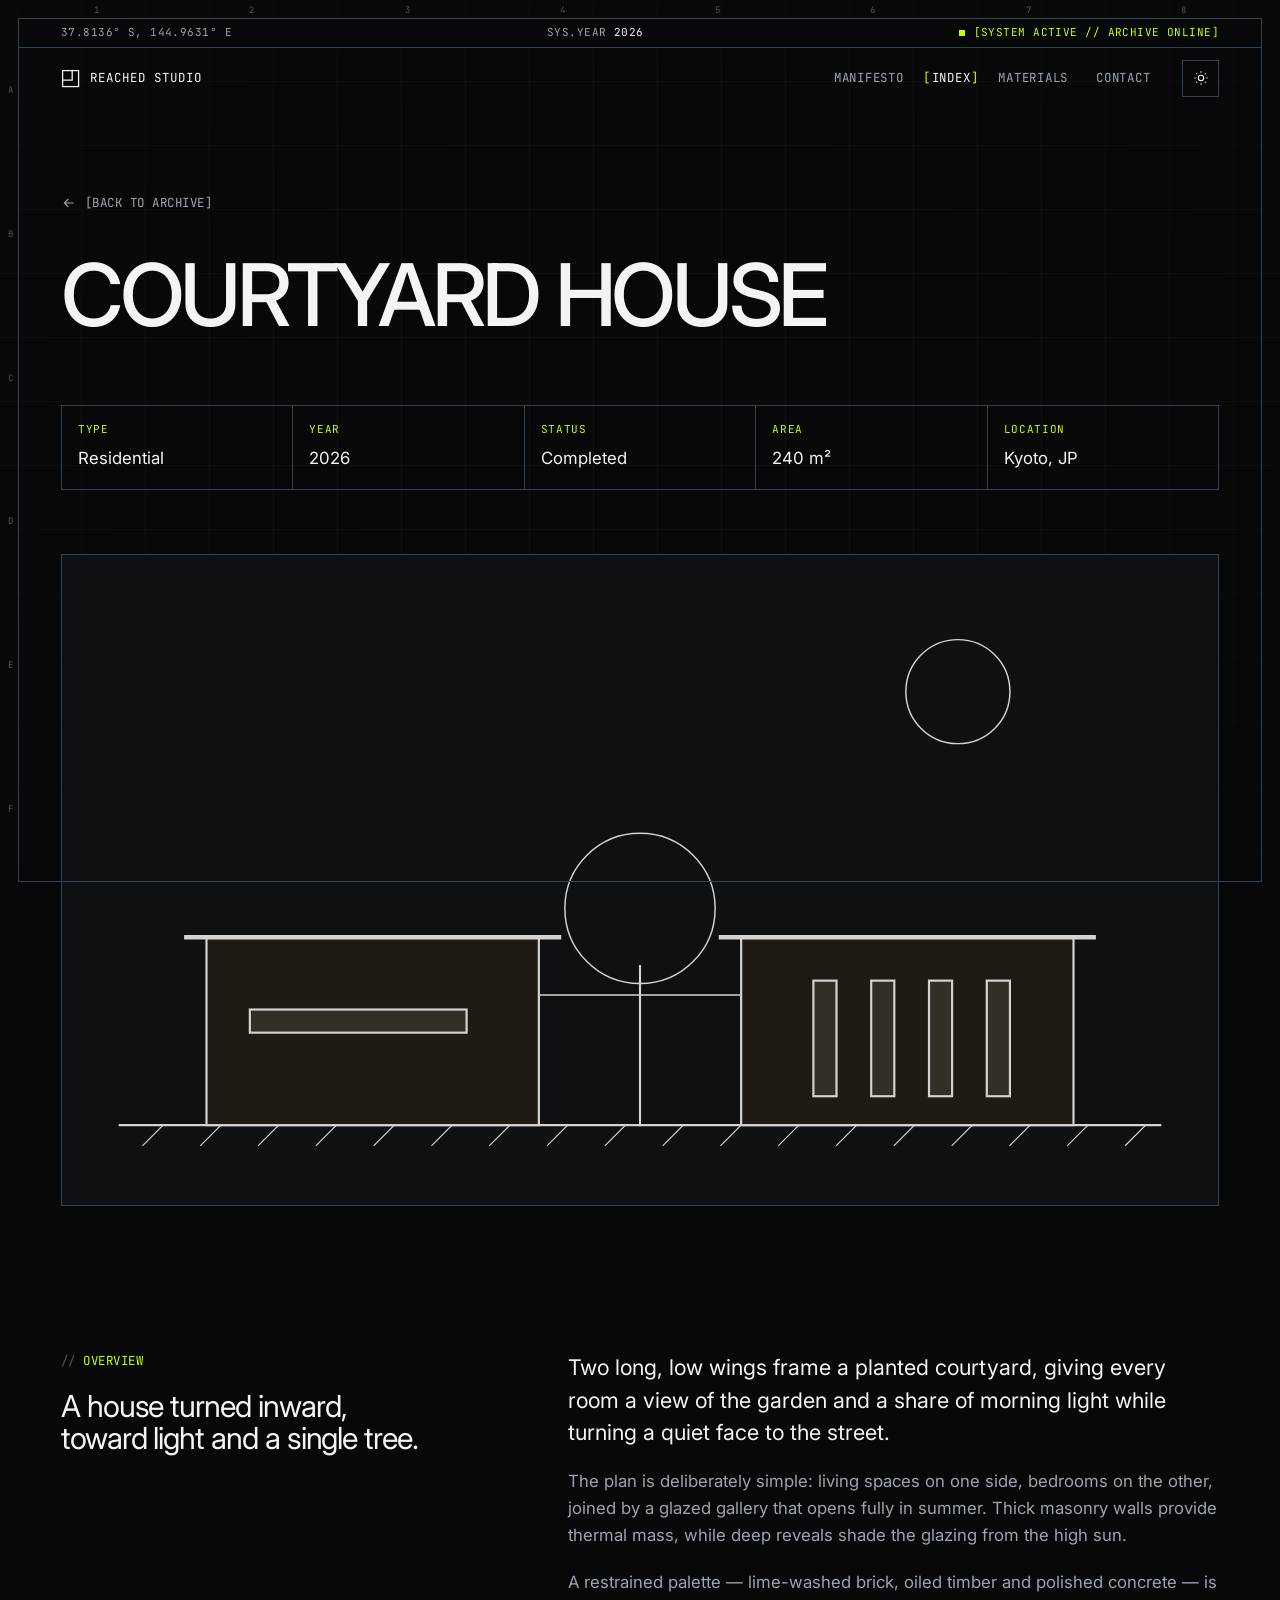
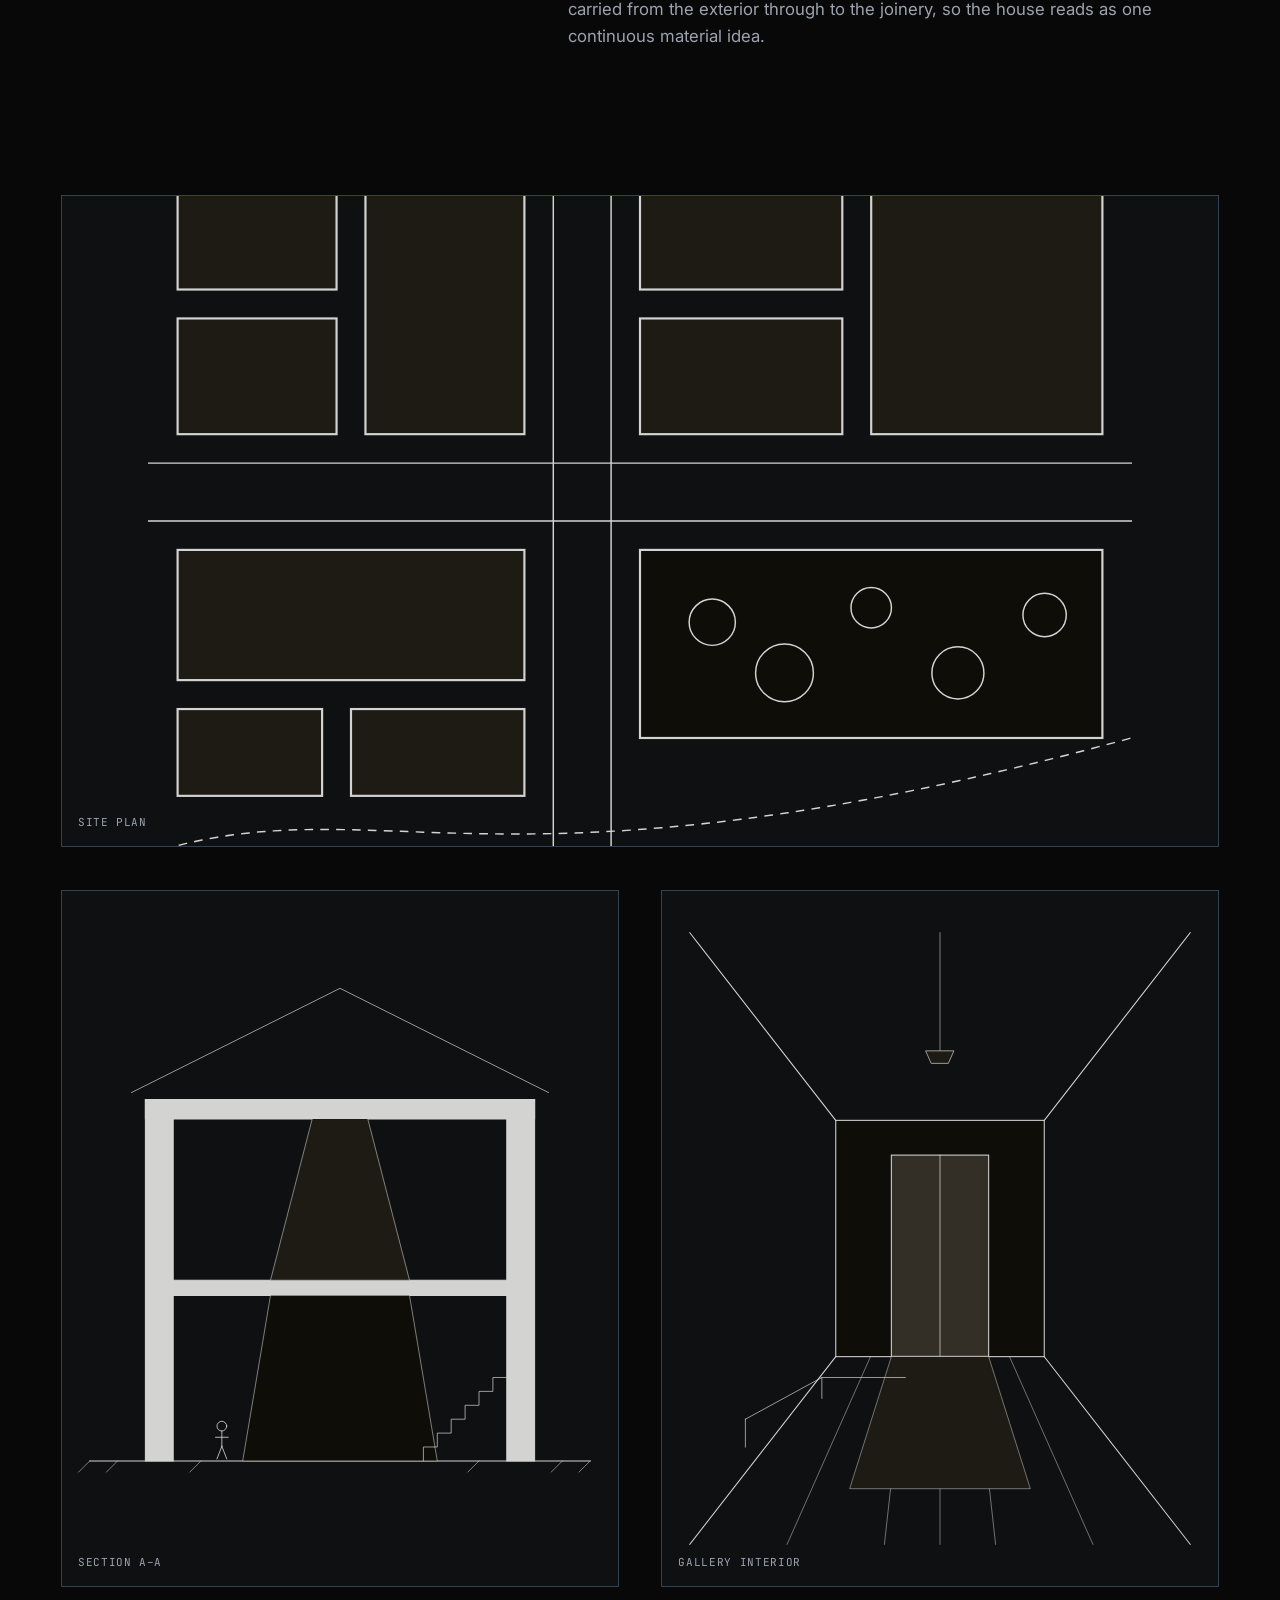
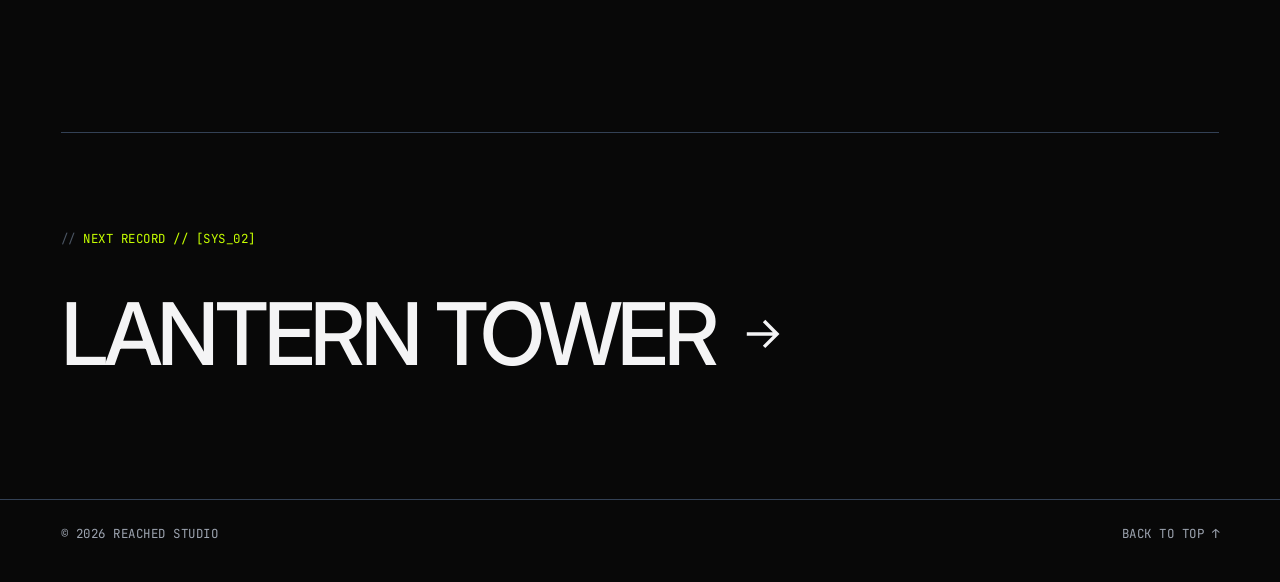
==== commit 1e4e1bad: "Restyle site with cyber-brutalist archive theme Adds a system status bar, reformats the project list" ====
--- a/project.html
+++ b/project.html
@@ -34,6 +34,13 @@
   </div>
 
   <header class="site-header">
+    <div class="status-bar mono">
+      <div class="container">
+        <span class="status-coord">37.8136° S, 144.9631° E</span>
+        <span class="status-year">SYS.YEAR <b data-year>2026</b></span>
+        <span class="status-label" role="status"><span class="pulse" aria-hidden="true"></span><span class="status-full">[SYSTEM ACTIVE // ARCHIVE ONLINE]</span><span class="status-short">[ARCHIVE ONLINE]</span></span>
+      </div>
+    </div>
     <div class="container">
       <a class="brand" href="index.html" aria-label="Reached Studio, home">
         <svg class="brand-mark" viewBox="0 0 24 24" fill="none" stroke="currentColor" stroke-width="1.6" aria-hidden="true">
@@ -68,13 +75,13 @@
       <header class="project-hero container">
         <a class="back-link reveal" href="index.html#index">
           <svg viewBox="0 0 24 24" fill="none" stroke="currentColor" stroke-width="1.6" aria-hidden="true"><path d="M19 12H5M11 6l-6 6 6 6" /></svg>
-          All projects
+          [Back to archive]
         </a>
         <h1 class="project-title reveal" style="--delay: .08s">Courtyard House</h1>
 
         <dl class="project-specs reveal" style="--delay: .16s">
           <div><dt>Type</dt><dd>Residential</dd></div>
-          <div><dt>Year</dt><dd>2025</dd></div>
+          <div><dt>Year</dt><dd>2026</dd></div>
           <div><dt>Status</dt><dd>Completed</dd></div>
           <div><dt>Area</dt><dd>240 m²</dd></div>
           <div><dt>Location</dt><dd>Kyoto, JP</dd></div>
@@ -127,7 +134,7 @@
 
       <div class="container">
         <a class="next-project" href="project.html">
-          <span class="label">Next project</span>
+          <span class="label">Next record // [SYS_02]</span>
           <span class="project-title">
             Lantern Tower
             <svg viewBox="0 0 24 24" fill="none" stroke="currentColor" stroke-width="1.6" aria-hidden="true"><path d="M5 12h14M13 6l6 6-6 6" /></svg>
--- a/assets/css/style.css
+++ b/assets/css/style.css
@@ -1,23 +1,24 @@
 /* ==========================================================================
-   Reached Studio — drawing-sheet portfolio
-   Tokens → base → sheet → header → sections → index → materials →
-   contact → project page → motion
+   Reached Studio — cyber-brutalist archive sheet
+   Tokens → base → sheet → status bar + header → sections → archive index →
+   specimen → contact → project page → motion
    ========================================================================== */
 
-/* ---------- Tokens (dark is the default sheet) ---------- */
+/* ---------- Tokens (dark is the default) ---------- */
 
 :root {
-  --bg: #0d0d0d;
-  --bg-elev: #151514;
-  --fg: #e9e7e2;
-  --fg-muted: #8b8882;
-  --fg-faint: #55534f;
-  --line: #222220;
-  --line-strong: #363532;
-  --grid: rgba(255, 255, 255, 0.035);
-  --accent: #e8542a;
-  --header-bg: rgba(13, 13, 13, 0.8);
-  --drawing-filter: invert(1) hue-rotate(180deg) brightness(0.88);
+  --bg: #080808;
+  --bg-elev: #0f1012;
+  --fg: #f4f4f5;
+  --fg-muted: #9ca3af;
+  --fg-faint: #4b5563;
+  --line: #1e293b;          /* slate-800 */
+  --line-strong: #334155;   /* slate-700 */
+  --grid: rgba(148, 163, 184, 0.055);
+  --accent: #c6ff00;
+  --accent-ink: #080808;
+  --header-bg: rgba(8, 8, 8, 0.86);
+  --drawing-filter: invert(1) hue-rotate(180deg) brightness(0.92);
   color-scheme: dark;
 
   --font-sans: "Inter", system-ui, -apple-system, "Segoe UI", Roboto, sans-serif;
@@ -26,31 +27,34 @@
   --step--2: 0.6875rem;
   --step--1: clamp(0.72rem, 0.7rem + 0.1vw, 0.78rem);
   --step-0: clamp(0.98rem, 0.95rem + 0.15vw, 1.05rem);
-  --step-1: clamp(1.15rem, 1.05rem + 0.45vw, 1.4rem);
-  --step-2: clamp(1.45rem, 1.2rem + 1.1vw, 2.2rem);
-  --step-3: clamp(2rem, 1.5rem + 2.4vw, 3.4rem);
+  --step-1: clamp(1.1rem, 1rem + 0.45vw, 1.35rem);
+  --step-2: clamp(1.3rem, 1.1rem + 1vw, 2rem);
+  --step-3: clamp(1.9rem, 1.4rem + 2.4vw, 3.2rem);
   --step-4: clamp(2.5rem, 1.4rem + 5vw, 6.6rem);
 
   --frame: 10px;
   --gutter: clamp(1.25rem, 0.6rem + 2.6vw, 3rem);
   --max: 1480px;
-  --header-h: 4rem;
+  --status-h: 1.9rem;
+  --header-h: 3.75rem;
+  --top-h: calc(var(--status-h) + var(--header-h));
   --section-space: clamp(5rem, 3.5rem + 7vw, 10rem);
 
   --ease: cubic-bezier(0.22, 1, 0.36, 1);
 }
 
 :root[data-theme="light"] {
-  --bg: #eeede8;
-  --bg-elev: #e4e2db;
-  --fg: #121211;
-  --fg-muted: #62605b;
-  --fg-faint: #a29f98;
-  --line: #d6d3cb;
-  --line-strong: #bab6ad;
-  --grid: rgba(0, 0, 0, 0.045);
-  --accent: #c2410c;
-  --header-bg: rgba(238, 237, 232, 0.84);
+  --bg: #f3f3f1;
+  --bg-elev: #e8e8e5;
+  --fg: #080808;
+  --fg-muted: #475569;
+  --fg-faint: #94a3b8;
+  --line: #cbd5e1;
+  --line-strong: #94a3b8;
+  --grid: rgba(51, 65, 85, 0.06);
+  --accent: #4d7c0f;
+  --accent-ink: #f3f3f1;
+  --header-bg: rgba(243, 243, 241, 0.88);
   --drawing-filter: none;
   color-scheme: light;
 }
@@ -71,7 +75,7 @@
 
 html {
   -webkit-text-size-adjust: 100%;
-  scroll-padding-top: calc(var(--frame) + var(--header-h) + 1rem);
+  scroll-padding-top: calc(var(--frame) + var(--top-h) + 1rem);
 }
 
 @media (prefers-reduced-motion: no-preference) {
@@ -87,7 +91,6 @@
   font-family: var(--font-sans);
   font-size: var(--step-0);
   line-height: 1.6;
-  font-feature-settings: "ss01", "cv11";
   -webkit-font-smoothing: antialiased;
   text-rendering: optimizeLegibility;
   overflow-x: hidden;
@@ -130,7 +133,7 @@
 h1,
 h2,
 h3 {
-  font-weight: 300;
+  font-weight: 400;
   letter-spacing: -0.035em;
   line-height: 1.05;
   text-wrap: balance;
@@ -142,12 +145,12 @@
 
 ::selection {
   background: var(--accent);
-  color: #0d0d0d;
+  color: var(--accent-ink);
 }
 
 :focus-visible {
   outline: 1px solid var(--accent);
-  outline-offset: 4px;
+  outline-offset: 3px;
 }
 
 .skip-link {
@@ -156,9 +159,11 @@
   top: -3rem;
   z-index: 100;
   padding: 0.6rem 1rem;
-  background: var(--fg);
-  color: var(--bg);
+  background: var(--accent);
+  color: var(--accent-ink);
+  font-family: var(--font-mono);
   font-size: var(--step--1);
+  text-transform: uppercase;
 }
 
 .skip-link:focus {
@@ -178,7 +183,7 @@
   font-family: var(--font-mono);
   font-size: var(--step--1);
   font-weight: 400;
-  letter-spacing: 0.02em;
+  letter-spacing: 0.04em;
   text-transform: uppercase;
 }
 
@@ -194,7 +199,13 @@
   padding-block: var(--section-space);
 }
 
-/* ---------- Drawing sheet: grid, border, zone markers ---------- */
+@keyframes blink {
+  50% {
+    opacity: 0;
+  }
+}
+
+/* ---------- Sheet: grid, border, zone markers ---------- */
 
 .sheet-grid {
   position: fixed;
@@ -204,7 +215,7 @@
   background-image:
     linear-gradient(to right, var(--grid) 1px, transparent 1px),
     linear-gradient(to bottom, var(--grid) 1px, transparent 1px);
-  background-size: 96px 96px;
+  background-size: 64px 64px;
   background-position: calc(var(--frame) - 1px) calc(var(--frame) - 1px);
   -webkit-mask-image: radial-gradient(ellipse 90% 80% at 50% 40%, #000 30%, transparent 100%);
   mask-image: radial-gradient(ellipse 90% 80% at 50% 40%, #000 30%, transparent 100%);
@@ -250,36 +261,7 @@
   }
 }
 
-/* Registration crosshair */
-.crosshair {
-  position: relative;
-  width: 11px;
-  height: 11px;
-  flex: none;
-}
-
-.crosshair::before,
-.crosshair::after {
-  content: "";
-  position: absolute;
-  background: var(--fg-muted);
-}
-
-.crosshair::before {
-  left: 5px;
-  top: 0;
-  width: 1px;
-  height: 100%;
-}
-
-.crosshair::after {
-  top: 5px;
-  left: 0;
-  height: 1px;
-  width: 100%;
-}
-
-/* ---------- Header ---------- */
+/* ---------- Status bar + header ---------- */
 
 .site-header {
   position: fixed;
@@ -287,7 +269,6 @@
   left: var(--frame);
   right: var(--frame);
   z-index: 50;
-  height: var(--header-h);
   border-bottom: 1px solid transparent;
   transition: background-color 0.3s var(--ease), border-color 0.3s var(--ease),
     transform 0.4s var(--ease);
@@ -295,21 +276,74 @@
 
 .site-header.is-scrolled {
   background: var(--header-bg);
-  border-color: var(--line);
-  -webkit-backdrop-filter: saturate(140%) blur(14px);
-  backdrop-filter: saturate(140%) blur(14px);
+  border-color: var(--line-strong);
+  -webkit-backdrop-filter: blur(14px);
+  backdrop-filter: blur(14px);
 }
 
 .site-header.is-hidden {
   transform: translateY(calc(-100% - var(--frame)));
 }
 
-.site-header .container {
+.status-bar {
+  height: var(--status-h);
+  border-bottom: 1px solid var(--line-strong);
+  background: var(--bg);
+  color: var(--fg-muted);
+  font-size: var(--step--2);
+}
+
+.status-bar .container {
+  display: flex;
+  align-items: center;
+  justify-content: space-between;
+  gap: 1rem;
+  height: 100%;
+  padding-inline: var(--gutter);
+  white-space: nowrap;
+  overflow: hidden;
+}
+
+.status-bar b {
+  font-weight: 400;
+  color: var(--fg);
+}
+
+.status-label {
+  display: inline-flex;
+  align-items: center;
+  gap: 0.55rem;
+  color: var(--accent);
+}
+
+.pulse {
+  width: 6px;
+  height: 6px;
+  background: var(--accent);
+  animation: blink 1.2s steps(1) infinite;
+}
+
+.status-short {
+  display: none;
+}
+
+@media (max-width: 600px) {
+  .status-year,
+  .status-full {
+    display: none;
+  }
+
+  .status-short {
+    display: inline;
+  }
+}
+
+.site-header > .container {
   display: flex;
   align-items: center;
   justify-content: space-between;
   gap: 1.5rem;
-  height: 100%;
+  height: var(--header-h);
   padding-inline: var(--gutter);
 }
 
@@ -317,14 +351,16 @@
   display: inline-flex;
   align-items: center;
   gap: 0.65rem;
-  font-weight: 500;
-  font-size: 0.95rem;
-  letter-spacing: -0.01em;
+  font-family: var(--font-mono);
+  font-size: var(--step--1);
+  font-weight: 400;
+  letter-spacing: 0.08em;
+  text-transform: uppercase;
 }
 
 .brand-mark {
-  width: 1.25rem;
-  height: 1.25rem;
+  width: 1.2rem;
+  height: 1.2rem;
   flex: none;
 }
 
@@ -345,7 +381,6 @@
   width: 5px;
   height: 5px;
   margin-right: 0.5rem;
-  border-radius: 50%;
   background: var(--accent);
   vertical-align: 0.1em;
 }
@@ -367,7 +402,7 @@
   gap: 1.75rem;
   font-family: var(--font-mono);
   font-size: var(--step--1);
-  letter-spacing: 0.02em;
+  letter-spacing: 0.06em;
   text-transform: uppercase;
 }
 
@@ -383,23 +418,26 @@
 }
 
 .nav-links a::before {
-  content: "";
+  content: "[";
   position: absolute;
-  left: -0.8rem;
-  top: 50%;
-  width: 4px;
-  height: 4px;
-  margin-top: -2px;
-  border-radius: 50%;
-  background: var(--accent);
+  left: -0.7em;
+  color: var(--accent);
   opacity: 0;
-  transform: scale(0);
-  transition: opacity 0.3s ease, transform 0.3s var(--ease);
-}
-
-.nav-links a[aria-current]::before {
+}
+
+.nav-links a::after {
+  content: "]";
+  position: absolute;
+  right: -0.7em;
+  color: var(--accent);
+  opacity: 0;
+}
+
+.nav-links a[aria-current]::before,
+.nav-links a[aria-current]::after,
+.nav-links a:hover::before,
+.nav-links a:hover::after {
   opacity: 1;
-  transform: none;
 }
 
 .header-actions {
@@ -411,19 +449,20 @@
 .icon-btn {
   display: inline-grid;
   place-items: center;
-  width: 2.4rem;
-  height: 2.4rem;
+  width: 2.3rem;
+  height: 2.3rem;
   padding: 0;
   border: 1px solid var(--line-strong);
   border-radius: 0;
   background: transparent;
   color: var(--fg);
   cursor: pointer;
-  transition: border-color 0.2s ease, background-color 0.2s ease;
+  transition: border-color 0.2s ease, background-color 0.2s ease, color 0.2s ease;
 }
 
 .icon-btn:hover {
-  border-color: var(--fg);
+  border-color: var(--accent);
+  color: var(--accent);
 }
 
 .icon-btn svg {
@@ -493,7 +532,7 @@
 
   .nav-links {
     position: fixed;
-    top: calc(var(--frame) + var(--header-h));
+    top: calc(var(--frame) + var(--top-h));
     left: var(--frame);
     right: var(--frame);
     bottom: var(--frame);
@@ -501,11 +540,7 @@
     gap: 0;
     padding: 1.5rem var(--gutter);
     background: var(--bg);
-    font-family: var(--font-sans);
-    font-size: var(--step-3);
-    font-weight: 300;
-    letter-spacing: -0.035em;
-    text-transform: none;
+    font-size: var(--step-2);
     opacity: 0;
     visibility: hidden;
     transform: translateY(-0.75rem);
@@ -521,29 +556,31 @@
   }
 
   .nav-links li {
-    border-bottom: 1px solid var(--line);
+    border-bottom: 1px solid var(--line-strong);
   }
 
   .nav-links a {
     display: block;
-    padding-block: 0.9rem;
+    padding-block: 1rem;
     color: var(--fg);
   }
 
-  .nav-links a::before {
+  .nav-links a::before,
+  .nav-links a::after {
     display: none;
   }
 
   body.menu-open .site-header {
     background: var(--bg);
-    border-color: var(--line);
+    border-color: var(--line-strong);
     transform: none;
   }
 }
 
-/* ---------- Section heads (sheet title strips) ---------- */
+/* ---------- Section heads ---------- */
 
 .sheet-head {
+  position: relative;
   display: grid;
   grid-template-columns: 1fr;
   gap: 0.75rem 2rem;
@@ -551,7 +588,6 @@
   margin-bottom: clamp(2.5rem, 2rem + 3vw, 4.5rem);
   padding-top: 1.25rem;
   border-top: 1px solid var(--line-strong);
-  position: relative;
 }
 
 .sheet-head::before,
@@ -562,8 +598,8 @@
   width: 11px;
   height: 11px;
   background:
-    linear-gradient(var(--fg-muted), var(--fg-muted)) 5px 0 / 1px 100% no-repeat,
-    linear-gradient(var(--fg-muted), var(--fg-muted)) 0 5px / 100% 1px no-repeat;
+    linear-gradient(var(--accent), var(--accent)) 5px 0 / 1px 100% no-repeat,
+    linear-gradient(var(--accent), var(--accent)) 0 5px / 100% 1px no-repeat;
 }
 
 .sheet-head::before {
@@ -576,22 +612,29 @@
 
 .sheet-head h2 {
   font-size: var(--step-3);
+  font-weight: 500;
+  letter-spacing: -0.04em;
+  text-transform: uppercase;
 }
 
 .sheet-head .mono {
   color: var(--fg-muted);
+}
+
+.sheet-head .mono:first-child {
+  color: var(--accent);
 }
 
 @media (min-width: 800px) {
   .sheet-head {
-    grid-template-columns: 12rem 1fr auto;
+    grid-template-columns: 15rem 1fr auto;
   }
 }
 
 /* ---------- Hero / manifesto ---------- */
 
 .hero {
-  padding-top: calc(var(--frame) + var(--header-h) + clamp(2.5rem, 1.5rem + 5vw, 6.5rem));
+  padding-top: calc(var(--frame) + var(--top-h) + clamp(2.5rem, 1.5rem + 5vw, 6.5rem));
   padding-bottom: clamp(3rem, 2rem + 4vw, 6rem);
 }
 
@@ -601,16 +644,20 @@
   justify-content: space-between;
   gap: 0.5rem 2rem;
   padding-bottom: 1rem;
-  border-bottom: 1px solid var(--line);
-  color: var(--fg-muted);
+  border-bottom: 1px solid var(--line-strong);
+  color: var(--fg-muted);
+}
+
+.hero-meta span:first-child {
+  color: var(--accent);
 }
 
 .manifesto {
   margin-top: clamp(2rem, 1.5rem + 3vw, 4rem);
   font-size: var(--step-4);
-  font-weight: 300;
-  line-height: 1.02;
-  letter-spacing: -0.045em;
+  font-weight: 400;
+  line-height: 1;
+  letter-spacing: -0.05em;
   text-wrap: initial;
 }
 
@@ -618,7 +665,11 @@
   display: block;
   overflow: hidden;
   padding-bottom: 0.08em;
-  color: var(--fg-muted);
+  color: var(--fg-faint);
+}
+
+:root[data-theme="light"] .manifesto .line {
+  color: var(--fg-faint);
 }
 
 .manifesto .line-inner {
@@ -626,17 +677,17 @@
 }
 
 .manifesto strong {
-  font-weight: 300;
+  font-weight: 500;
   color: var(--fg);
 }
 
 .manifesto sup {
   display: inline-block;
-  width: 2.2rem;
+  width: 3rem;
   font-family: var(--font-mono);
   font-size: var(--step--1);
   font-weight: 400;
-  letter-spacing: 0.02em;
+  letter-spacing: 0.04em;
   color: var(--accent);
   vertical-align: top;
   position: relative;
@@ -645,8 +696,19 @@
 
 @media (min-width: 800px) {
   .manifesto sup {
-    width: 3.5rem;
-  }
+    width: 4.5rem;
+  }
+}
+
+/* Terminal cursor after the last line */
+.manifesto .line:last-child .line-inner::after {
+  content: "";
+  display: inline-block;
+  width: 0.42em;
+  height: 0.08em;
+  margin-left: 0.12em;
+  background: var(--accent);
+  animation: blink 1s steps(1) infinite;
 }
 
 .hero-foot {
@@ -675,14 +737,14 @@
 
 .notes li {
   display: grid;
-  grid-template-columns: 2rem 1fr;
+  grid-template-columns: 3rem 1fr;
   color: var(--fg-muted);
   font-size: 0.95rem;
   counter-increment: note;
 }
 
 .notes li::before {
-  content: counter(note) ".";
+  content: "[" counter(note, decimal-leading-zero) "]";
   font-family: var(--font-mono);
   font-size: var(--step--1);
   color: var(--fg);
@@ -701,7 +763,7 @@
   width: auto;
 }
 
-/* Plate: the lead image with a dimension line */
+/* Plate: lead image with a dimension line */
 
 .plate {
   position: relative;
@@ -711,7 +773,7 @@
   position: relative;
   height: 14px;
   margin-bottom: 0.9rem;
-  border-inline: 1px solid var(--fg-faint);
+  border-inline: 1px solid var(--line-strong);
   color: var(--fg-muted);
 }
 
@@ -722,7 +784,7 @@
   right: 0;
   top: 50%;
   height: 1px;
-  background: var(--fg-faint);
+  background: var(--line-strong);
 }
 
 .dim span {
@@ -756,7 +818,7 @@
 
 .plate-media {
   aspect-ratio: 16 / 9;
-  border: 1px solid var(--line);
+  border: 1px solid var(--line-strong);
 }
 
 @media (max-width: 600px) {
@@ -773,13 +835,13 @@
   color: var(--fg-muted);
 }
 
-/* ---------- Specimen index ---------- */
+/* ---------- Archive index ---------- */
 
 .spec-cols,
 .spec-row {
   display: grid;
-  grid-template-columns: 4.5rem minmax(0, 2.4fr) minmax(0, 1.1fr) minmax(0, 1.9fr) 4rem 1.25rem;
-  gap: 1.5rem;
+  grid-template-columns: 6.5rem minmax(0, 2.2fr) minmax(0, 1.2fr) minmax(0, 1.9fr) 4.5rem 1.25rem;
+  gap: 1rem;
   align-items: baseline;
 }
 
@@ -787,58 +849,75 @@
   padding-bottom: 0.9rem;
   color: var(--fg-muted);
   border-bottom: 1px solid var(--line-strong);
+}
+
+.spec-list {
+  font-family: var(--font-mono);
+  text-transform: uppercase;
+  letter-spacing: 0.04em;
 }
 
 .spec-row {
   position: relative;
   isolation: isolate;
-  padding-block: clamp(1.25rem, 1rem + 1vw, 1.9rem);
-  border-bottom: 1px solid var(--line);
-  transition: opacity 0.4s var(--ease);
-}
-
+  padding: clamp(1rem, 0.8rem + 0.8vw, 1.5rem) 0.75rem;
+  margin-inline: -0.75rem;
+  border-bottom: 1px solid var(--line-strong);
+  transition: opacity 0.3s var(--ease), color 0.15s linear;
+}
+
+/* Inverted highlight bar on hover, like a selected database row */
 .spec-row::before {
   content: "";
   position: absolute;
-  inset: 0 calc(-1 * var(--gutter) / 2);
+  inset: 0;
   z-index: -1;
-  background: var(--bg-elev);
-  transform: scaleY(0);
-  transform-origin: bottom;
-  transition: transform 0.5s var(--ease);
+  background: var(--fg);
+  transform: scaleX(0);
+  transform-origin: left;
+  transition: transform 0.35s var(--ease);
 }
 
 .spec-num,
 .spec-typ,
 .spec-year,
 .spec-coord {
-  font-family: var(--font-mono);
   font-size: var(--step--1);
-  letter-spacing: 0.02em;
-  text-transform: uppercase;
   color: var(--fg-muted);
   font-variant-numeric: tabular-nums;
+  transition: color 0.15s linear;
 }
 
 .spec-num {
-  transition: color 0.3s ease;
+  color: var(--accent);
 }
 
 .spec-name {
-  font-size: var(--step-2);
-  font-weight: 300;
-  line-height: 1.1;
-  letter-spacing: -0.03em;
-  transition: transform 0.5s var(--ease);
+  font-size: var(--step-1);
+  color: var(--fg);
+  line-height: 1.2;
+}
+
+/* "//" separators between fields */
+.spec-name::before,
+.spec-typ::before,
+.spec-loc::before,
+.spec-year::before {
+  content: "// ";
+  color: var(--fg-faint);
+  transition: color 0.15s linear;
 }
 
 .spec-loc {
   display: flex;
   flex-direction: column;
   gap: 0.15rem;
+  font-size: var(--step--1);
+  color: var(--fg);
 }
 
 .spec-coord {
+  padding-left: 2.2ch;
   font-size: var(--step--2);
 }
 
@@ -847,33 +926,36 @@
   height: 1.1rem;
   align-self: center;
   opacity: 0;
-  transform: translate(-6px, 6px);
-  transition: opacity 0.3s ease, transform 0.4s var(--ease);
+  transition: opacity 0.2s ease;
 }
 
 .spec-thumb {
   display: none;
 }
 
+.spec-row:hover,
+.spec-row:focus-visible {
+  color: var(--bg);
+}
+
 .spec-row:hover::before,
 .spec-row:focus-visible::before {
-  transform: scaleY(1);
-}
-
-.spec-row:hover .spec-num,
-.spec-row:focus-visible .spec-num {
-  color: var(--accent);
-}
-
-.spec-row:hover .spec-name,
-.spec-row:focus-visible .spec-name {
-  transform: translateX(0.6rem);
+  transform: scaleX(1);
+}
+
+.spec-row:hover :is(.spec-num, .spec-name, .spec-typ, .spec-year, .spec-loc, .spec-coord),
+.spec-row:focus-visible :is(.spec-num, .spec-name, .spec-typ, .spec-year, .spec-loc, .spec-coord) {
+  color: var(--bg);
+}
+
+.spec-row:hover :is(.spec-name, .spec-typ, .spec-loc, .spec-year)::before,
+.spec-row:focus-visible :is(.spec-name, .spec-typ, .spec-loc, .spec-year)::before {
+  color: var(--fg-muted);
 }
 
 .spec-row:hover .spec-arrow,
 .spec-row:focus-visible .spec-arrow {
   opacity: 1;
-  transform: none;
 }
 
 .spec-row:focus-visible {
@@ -882,7 +964,7 @@
 
 @media (hover: hover) and (pointer: fine) {
   .spec-list:hover .spec-row {
-    opacity: 0.35;
+    opacity: 0.4;
   }
 
   .spec-list .spec-row:hover {
@@ -890,7 +972,7 @@
   }
 }
 
-/* Touch and narrow screens: stacked rows with an inline thumbnail */
+/* Touch and narrow screens: stacked entries with an inline thumbnail */
 @media (max-width: 799px), (hover: none) {
   .spec-cols {
     display: none;
@@ -901,24 +983,27 @@
   }
 
   .spec-row {
-    grid-template-columns: 2.75rem minmax(0, 1fr) clamp(5.5rem, 24vw, 9rem);
+    grid-template-columns: minmax(0, 1fr) clamp(5.5rem, 26vw, 9rem);
     gap: 0.3rem 1rem;
     align-items: start;
-  }
-
-  .spec-num { grid-column: 1; grid-row: 1; padding-top: 0.35em; }
-  .spec-year { grid-column: 1; grid-row: 2; }
-  .spec-name { grid-column: 2; grid-row: 1; }
-  .spec-typ { grid-column: 2; grid-row: 2; }
-  .spec-loc { grid-column: 2; grid-row: 3; font-size: 0.9rem; color: var(--fg-muted); }
+    margin-inline: 0;
+    padding-inline: 0;
+  }
+
+  .spec-num { grid-column: 1; grid-row: 1; }
+  .spec-name { grid-column: 1; grid-row: 2; }
+  .spec-typ { grid-column: 1; grid-row: 3; }
+  .spec-loc { grid-column: 1; grid-row: 4; }
+  .spec-year { grid-column: 1; grid-row: 5; }
+  .spec-name::before { content: none; }
   .spec-arrow { display: none; }
 
   .spec-thumb {
     display: block;
-    grid-column: 3;
-    grid-row: 1 / span 3;
+    grid-column: 2;
+    grid-row: 1 / span 5;
     aspect-ratio: 4 / 3;
-    border: 1px solid var(--line);
+    border: 1px solid var(--line-strong);
   }
 
   .spec-row::before {
@@ -940,8 +1025,8 @@
 .preview-inner {
   position: relative;
   opacity: 0;
-  transform: scale(0.88);
-  transition: opacity 0.35s ease, transform 0.6s var(--ease);
+  transform: scale(0.9);
+  transition: opacity 0.3s ease, transform 0.5s var(--ease);
 }
 
 .preview.is-active .preview-inner {
@@ -955,9 +1040,18 @@
   left: 0;
   width: 100%;
   background: var(--bg-elev);
-  border: 1px solid var(--line-strong);
+  border: 1px solid var(--accent);
   clip-path: inset(100% 0 0 0);
-  transition: clip-path 0.7s var(--ease);
+  transition: clip-path 0.55s var(--ease);
+}
+
+/* Faint scanlines over the preview image */
+.preview figure::after {
+  content: "";
+  position: absolute;
+  inset: 0;
+  pointer-events: none;
+  background: repeating-linear-gradient(0deg, rgba(0, 0, 0, 0.22) 0 1px, transparent 1px 3px);
 }
 
 .preview figure.is-current {
@@ -972,17 +1066,18 @@
 
 .preview figcaption {
   position: absolute;
-  left: 0;
-  right: 0;
+  left: -1px;
+  right: -1px;
   bottom: 100%;
   display: flex;
   justify-content: space-between;
-  padding-bottom: 0.4rem;
+  padding: 0.25rem 0.5rem;
+  background: var(--accent);
+  color: var(--accent-ink);
   font-family: var(--font-mono);
   font-size: var(--step--2);
-  letter-spacing: 0.02em;
-  text-transform: uppercase;
-  color: var(--fg-muted);
+  letter-spacing: 0.04em;
+  text-transform: uppercase;
 }
 
 @media (max-width: 799px), (hover: none) {
@@ -991,12 +1086,12 @@
   }
 }
 
-/* ---------- Material schedule ticker ---------- */
+/* ---------- Material & acoustic specimen ---------- */
 
 .ticker {
   display: flex;
   overflow: hidden;
-  border-block: 1px solid var(--line);
+  border-block: 1px solid var(--line-strong);
   -webkit-mask-image: linear-gradient(90deg, transparent, #000 7%, #000 93%, transparent);
   mask-image: linear-gradient(90deg, transparent, #000 7%, #000 93%, transparent);
 }
@@ -1023,43 +1118,180 @@
 .material {
   display: grid;
   grid-template-columns: auto auto;
-  gap: 0.2rem 1.1rem;
+  gap: 0.2rem 1rem;
   align-items: center;
-  padding: 1.6rem clamp(1.5rem, 1rem + 2vw, 3rem);
-  border-right: 1px solid var(--line);
+  padding: 1.1rem clamp(1.25rem, 1rem + 1.5vw, 2.5rem);
+  border-right: 1px solid var(--line-strong);
+}
+
+.material .swatch {
+  grid-row: 1 / span 3;
+  width: 44px;
+  height: 44px;
+}
+
+.material-code {
+  font-family: var(--font-mono);
+  font-size: var(--step--2);
+  color: var(--accent);
+  letter-spacing: 0.04em;
+}
+
+.material-name {
+  font-family: var(--font-mono);
+  font-size: var(--step--1);
+  letter-spacing: 0.04em;
+  text-transform: uppercase;
+  white-space: nowrap;
+}
+
+.material-spec {
+  font-family: var(--font-mono);
+  font-size: var(--step--2);
+  letter-spacing: 0.04em;
+  text-transform: uppercase;
+  color: var(--fg-muted);
+  white-space: nowrap;
+}
+
+.specimen-cols,
+.specimen {
+  display: grid;
+  grid-template-columns: 64px 4.5rem minmax(0, 2.2fr) minmax(0, 1.6fr) 10rem minmax(0, 1.2fr);
+  gap: 1.25rem;
+  align-items: center;
+}
+
+.specimen-cols {
+  margin-top: clamp(2.5rem, 2rem + 3vw, 4rem);
+  padding-bottom: 0.9rem;
+  border-bottom: 1px solid var(--line-strong);
+  color: var(--fg-muted);
+}
+
+.specimen {
+  padding-block: 1.1rem;
+  border-bottom: 1px solid var(--line-strong);
 }
 
 .swatch {
-  grid-row: 1 / span 3;
+  display: block;
   width: 64px;
   height: 64px;
   border: 1px solid var(--line-strong);
 }
 
-.material-code {
+.specimen-code {
+  font-family: var(--font-mono);
+  font-size: var(--step--1);
+  color: var(--accent);
+}
+
+.specimen-name {
+  font-size: var(--step-1);
+  font-weight: 500;
+  letter-spacing: -0.02em;
+  line-height: 1.2;
+}
+
+.specimen-finish,
+.specimen-use {
   font-family: var(--font-mono);
   font-size: var(--step--2);
-  color: var(--accent);
   letter-spacing: 0.04em;
-}
-
-.material-name {
-  font-size: var(--step-1);
-  font-weight: 300;
-  letter-spacing: -0.02em;
-  white-space: nowrap;
-}
-
-.material-spec {
+  text-transform: uppercase;
+  color: var(--fg-muted);
+}
+
+.specimen-acoustic {
+  display: grid;
+  gap: 0.45rem;
+}
+
+.tag {
   font-family: var(--font-mono);
   font-size: var(--step--2);
-  letter-spacing: 0.02em;
-  text-transform: uppercase;
-  color: var(--fg-muted);
-  white-space: nowrap;
+  letter-spacing: 0.06em;
+  text-transform: uppercase;
+  color: var(--fg);
+}
+
+.tag--absorb {
+  color: var(--accent);
+}
+
+.tag--reflect {
+  color: var(--fg-muted);
+}
+
+/* Relative absorption: five segments, filled by data-level */
+.meter {
+  display: flex;
+  gap: 3px;
+}
+
+.meter i {
+  width: 14px;
+  height: 6px;
+  border: 1px solid var(--line-strong);
+}
+
+.meter[data-level="1"] i:nth-child(-n + 1),
+.meter[data-level="2"] i:nth-child(-n + 2),
+.meter[data-level="3"] i:nth-child(-n + 3),
+.meter[data-level="4"] i:nth-child(-n + 4),
+.meter[data-level="5"] i:nth-child(-n + 5) {
+  background: var(--accent);
+  border-color: var(--accent);
+}
+
+.specimen-note {
+  margin-top: 1.25rem;
+  max-width: 70ch;
+  color: var(--fg-muted);
+}
+
+@media (max-width: 899px) {
+  .specimen-cols {
+    display: none;
+  }
+
+  .specimen {
+    grid-template-columns: 64px minmax(0, 1fr);
+    gap: 0.35rem 1rem;
+    align-items: start;
+  }
+
+  .specimen .swatch {
+    grid-row: 1 / span 5;
+  }
+
+  .specimen > :not(.swatch) {
+    grid-column: 2;
+  }
+
+  .specimen-acoustic {
+    grid-template-columns: auto auto;
+    justify-content: start;
+    align-items: center;
+    gap: 0.75rem;
+    margin-top: 0.25rem;
+  }
+
+  .specimen:first-of-type {
+    border-top: 1px solid var(--line-strong);
+    margin-top: 2rem;
+  }
 }
 
 /* Swatches are pure CSS so they stay crisp and weightless */
+.swatch--honeycomb {
+  background:
+    radial-gradient(circle, #4b5058 0 3.1px, #25272b 3.5px 4.3px, transparent 4.6px) 0 0 / 10px 17.32px,
+    radial-gradient(circle, #4b5058 0 3.1px, #25272b 3.5px 4.3px, transparent 4.6px) 5px 8.66px / 10px 17.32px,
+    #25272b;
+}
+
 .swatch--concrete {
   background:
     radial-gradient(circle at 30% 40%, rgba(0, 0, 0, 0.28) 0 0.6px, transparent 1.2px) 0 0 / 7px 7px,
@@ -1074,6 +1306,14 @@
     linear-gradient(180deg, #c09063, #9d7048);
 }
 
+.swatch--woodwool {
+  background:
+    repeating-linear-gradient(35deg, rgba(90, 78, 55, 0.5) 0 1px, transparent 1px 4px),
+    repeating-linear-gradient(-50deg, rgba(255, 255, 255, 0.18) 0 1px, transparent 1px 5px),
+    repeating-linear-gradient(80deg, rgba(60, 55, 45, 0.35) 0 1px, transparent 1px 6px),
+    #b3a88f;
+}
+
 .swatch--steel {
   background:
     repeating-linear-gradient(90deg, rgba(255, 255, 255, 0.05) 0 1px, transparent 1px 2px),
@@ -1093,19 +1333,6 @@
     radial-gradient(ellipse at 25% 30%, rgba(255, 255, 255, 0.35), transparent 55%),
     radial-gradient(ellipse at 75% 75%, rgba(120, 105, 85, 0.25), transparent 60%),
     #d5cbb8;
-}
-
-.swatch--bronze {
-  background:
-    radial-gradient(circle at 30% 70%, rgba(86, 128, 106, 0.55), transparent 45%),
-    radial-gradient(circle at 80% 20%, rgba(86, 128, 106, 0.35), transparent 35%),
-    linear-gradient(140deg, #6e5530, #4a3a22 60%, #7c6438);
-}
-
-.swatch--travertine {
-  background:
-    repeating-linear-gradient(0deg, transparent 0 5px, rgba(140, 115, 80, 0.25) 5px 6px, transparent 6px 9px, rgba(255, 255, 255, 0.2) 9px 10px),
-    linear-gradient(180deg, #dccbaa, #c8b48e);
 }
 
 .swatch--terrazzo {
@@ -1124,17 +1351,18 @@
 .contact-email {
   display: inline-block;
   font-size: var(--step-4);
-  font-weight: 300;
-  letter-spacing: -0.045em;
+  font-weight: 500;
+  letter-spacing: -0.05em;
   line-height: 1;
   overflow-wrap: anywhere;
-  background: linear-gradient(var(--accent), var(--accent)) 0 100% / 0 1px no-repeat;
+  background: linear-gradient(var(--accent), var(--accent)) 0 100% / 0 2px no-repeat;
   padding-bottom: 0.08em;
-  transition: background-size 0.7s var(--ease), color 0.3s ease;
+  transition: background-size 0.5s var(--ease), color 0.2s ease;
 }
 
 .contact-email:hover {
-  background-size: 100% 1px;
+  color: var(--accent);
+  background-size: 100% 2px;
 }
 
 .title-block {
@@ -1142,7 +1370,7 @@
   grid-template-columns: repeat(2, 1fr);
   margin-top: clamp(3rem, 2rem + 4vw, 6rem);
   border-top: 1px solid var(--line-strong);
-  border-left: 1px solid var(--line);
+  border-left: 1px solid var(--line-strong);
 }
 
 @media (min-width: 900px) {
@@ -1153,17 +1381,17 @@
 
 .title-block > div {
   padding: 1rem 1.1rem 1.25rem;
-  border-right: 1px solid var(--line);
-  border-bottom: 1px solid var(--line);
+  border-right: 1px solid var(--line-strong);
+  border-bottom: 1px solid var(--line-strong);
 }
 
 .title-block dt {
   margin-bottom: 0.6rem;
   font-family: var(--font-mono);
   font-size: var(--step--2);
-  letter-spacing: 0.04em;
-  text-transform: uppercase;
-  color: var(--fg-muted);
+  letter-spacing: 0.06em;
+  text-transform: uppercase;
+  color: var(--accent);
 }
 
 .title-block dd {
@@ -1172,7 +1400,6 @@
 
 .title-block dd.mono {
   font-size: var(--step--1);
-  text-transform: none;
 }
 
 .title-block a {
@@ -1198,10 +1425,10 @@
 }
 
 .title-strip a:hover {
-  color: var(--fg);
-}
-
-/* ---------- Shared: labels, buttons, footer (used by project pages) ---------- */
+  color: var(--accent);
+}
+
+/* ---------- Shared: labels, footer (used by project pages) ---------- */
 
 .label {
   display: flex;
@@ -1210,24 +1437,22 @@
   gap: 0.6em;
   font-family: var(--font-mono);
   font-size: var(--step--1);
-  letter-spacing: 0.02em;
-  text-transform: uppercase;
-  color: var(--fg-muted);
+  letter-spacing: 0.04em;
+  text-transform: uppercase;
+  color: var(--accent);
 }
 
 .label::before {
-  content: "";
-  width: 1.5rem;
-  height: 1px;
-  background: currentColor;
+  content: "//";
+  color: var(--fg-faint);
 }
 
 .site-footer {
-  border-top: 1px solid var(--line);
+  border-top: 1px solid var(--line-strong);
   padding-block: 1.5rem calc(var(--frame) + 1.25rem);
   font-family: var(--font-mono);
   font-size: var(--step--1);
-  letter-spacing: 0.02em;
+  letter-spacing: 0.04em;
   text-transform: uppercase;
   color: var(--fg-muted);
 }
@@ -1240,13 +1465,13 @@
 }
 
 .site-footer a:hover {
-  color: var(--fg);
+  color: var(--accent);
 }
 
 /* ---------- Project page ---------- */
 
 .project-hero {
-  padding-top: calc(var(--frame) + var(--header-h) + clamp(2.5rem, 2rem + 4vw, 6rem));
+  padding-top: calc(var(--frame) + var(--top-h) + clamp(2.5rem, 2rem + 4vw, 6rem));
 }
 
 .back-link {
@@ -1255,14 +1480,14 @@
   gap: 0.5rem;
   font-family: var(--font-mono);
   font-size: var(--step--1);
-  letter-spacing: 0.02em;
+  letter-spacing: 0.04em;
   text-transform: uppercase;
   color: var(--fg-muted);
   transition: color 0.2s ease;
 }
 
 .back-link:hover {
-  color: var(--fg);
+  color: var(--accent);
 }
 
 .back-link svg {
@@ -1273,8 +1498,9 @@
 .project-title {
   margin-top: 2rem;
   font-size: var(--step-4);
-  font-weight: 300;
-  letter-spacing: -0.045em;
+  font-weight: 500;
+  letter-spacing: -0.05em;
+  text-transform: uppercase;
 }
 
 .project-specs {
@@ -1282,13 +1508,13 @@
   grid-template-columns: repeat(2, 1fr);
   margin-block: clamp(2.5rem, 2rem + 3vw, 4rem);
   border-top: 1px solid var(--line-strong);
-  border-left: 1px solid var(--line);
+  border-left: 1px solid var(--line-strong);
 }
 
 .project-specs > div {
   padding: 0.9rem 1rem 1.1rem;
-  border-right: 1px solid var(--line);
-  border-bottom: 1px solid var(--line);
+  border-right: 1px solid var(--line-strong);
+  border-bottom: 1px solid var(--line-strong);
 }
 
 @media (min-width: 800px) {
@@ -1302,13 +1528,13 @@
   font-family: var(--font-mono);
   font-size: var(--step--2);
   text-transform: uppercase;
-  letter-spacing: 0.04em;
-  color: var(--fg-muted);
+  letter-spacing: 0.06em;
+  color: var(--accent);
 }
 
 .project-cover {
   aspect-ratio: 16 / 9;
-  border: 1px solid var(--line);
+  border: 1px solid var(--line-strong);
 }
 
 .project-body {
@@ -1357,7 +1583,7 @@
 
 .gallery .frame {
   aspect-ratio: 4 / 5;
-  border: 1px solid var(--line);
+  border: 1px solid var(--line-strong);
 }
 
 .gallery .frame--full {
@@ -1371,7 +1597,7 @@
   font-family: var(--font-mono);
   font-size: var(--step--2);
   text-transform: uppercase;
-  letter-spacing: 0.04em;
+  letter-spacing: 0.06em;
   color: var(--fg-muted);
 }
 
@@ -1387,7 +1613,7 @@
   display: flex;
   align-items: center;
   gap: 0.25em;
-  transition: gap 0.5s var(--ease);
+  transition: gap 0.5s var(--ease), color 0.2s ease;
 }
 
 .next-project .project-title svg {
@@ -1398,6 +1624,7 @@
 
 .next-project:hover .project-title {
   gap: 0.5em;
+  color: var(--accent);
 }
 
 /* ---------- Motion ---------- */
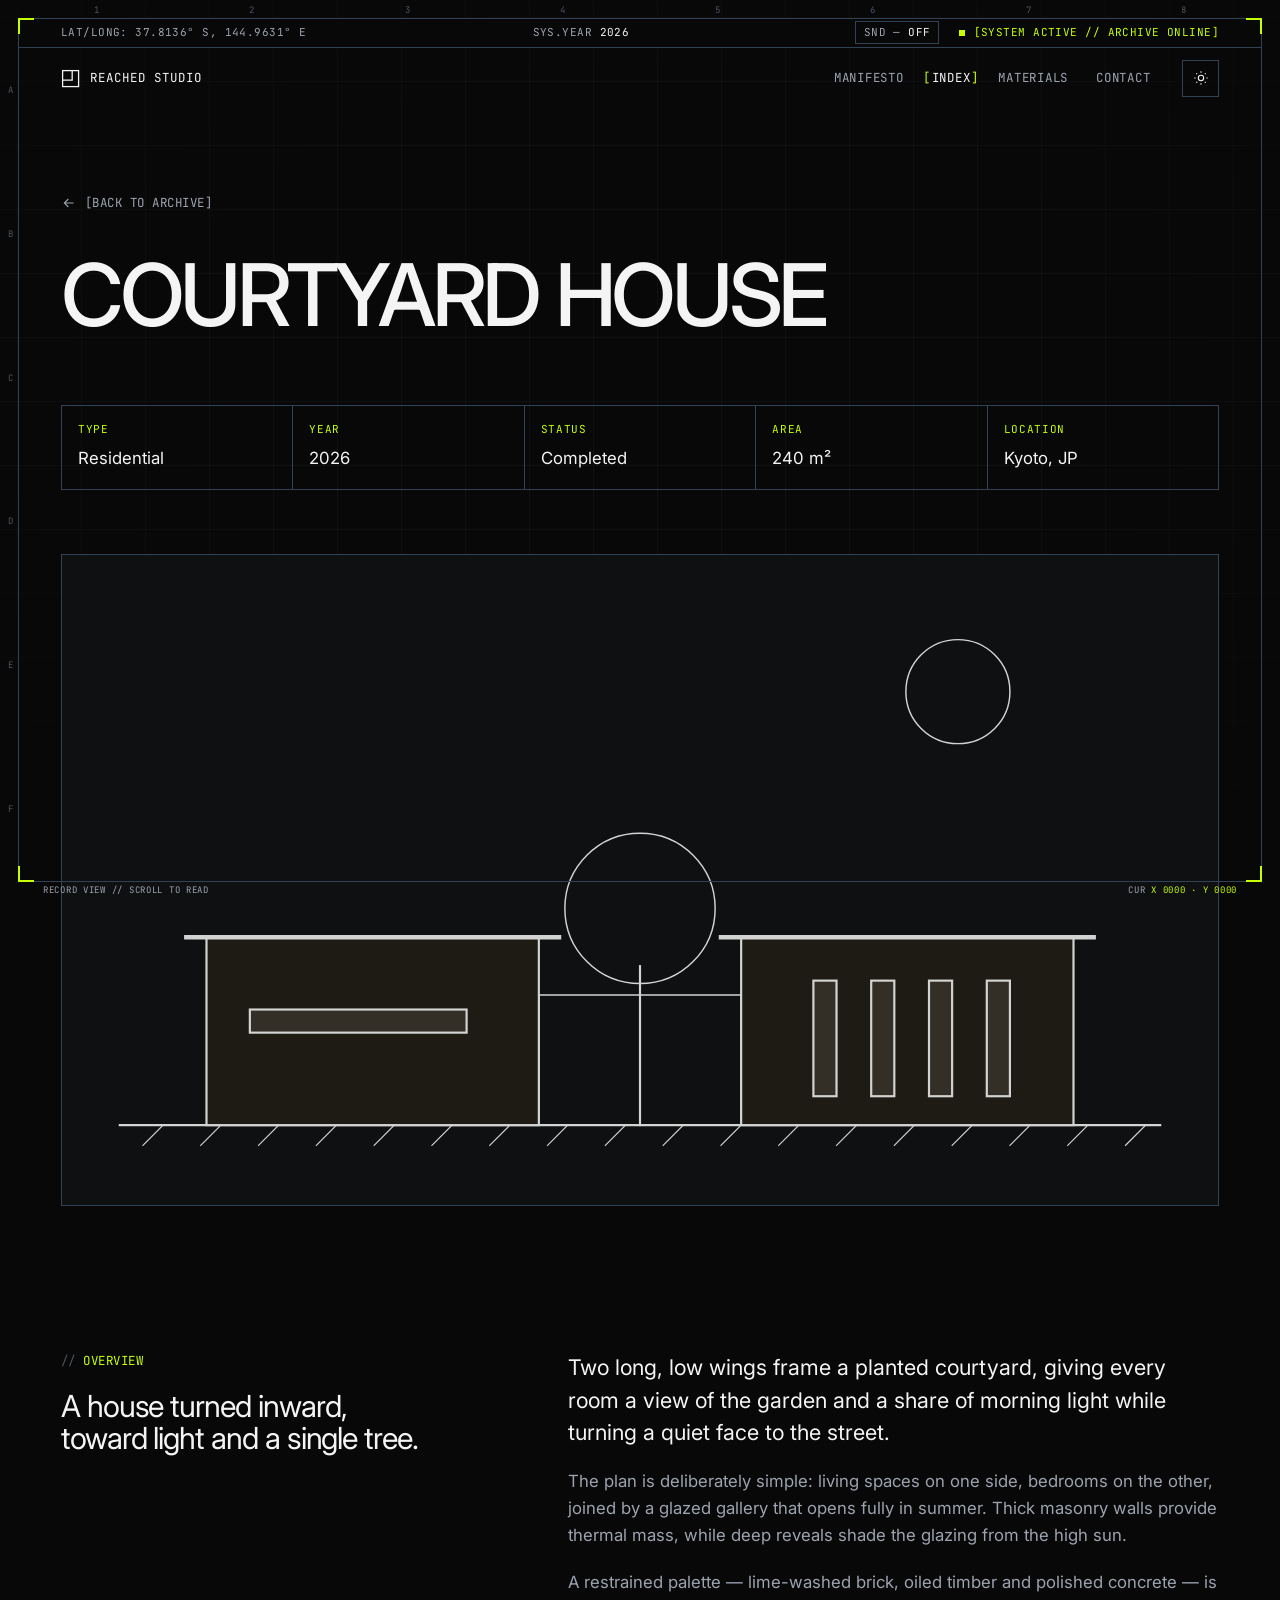
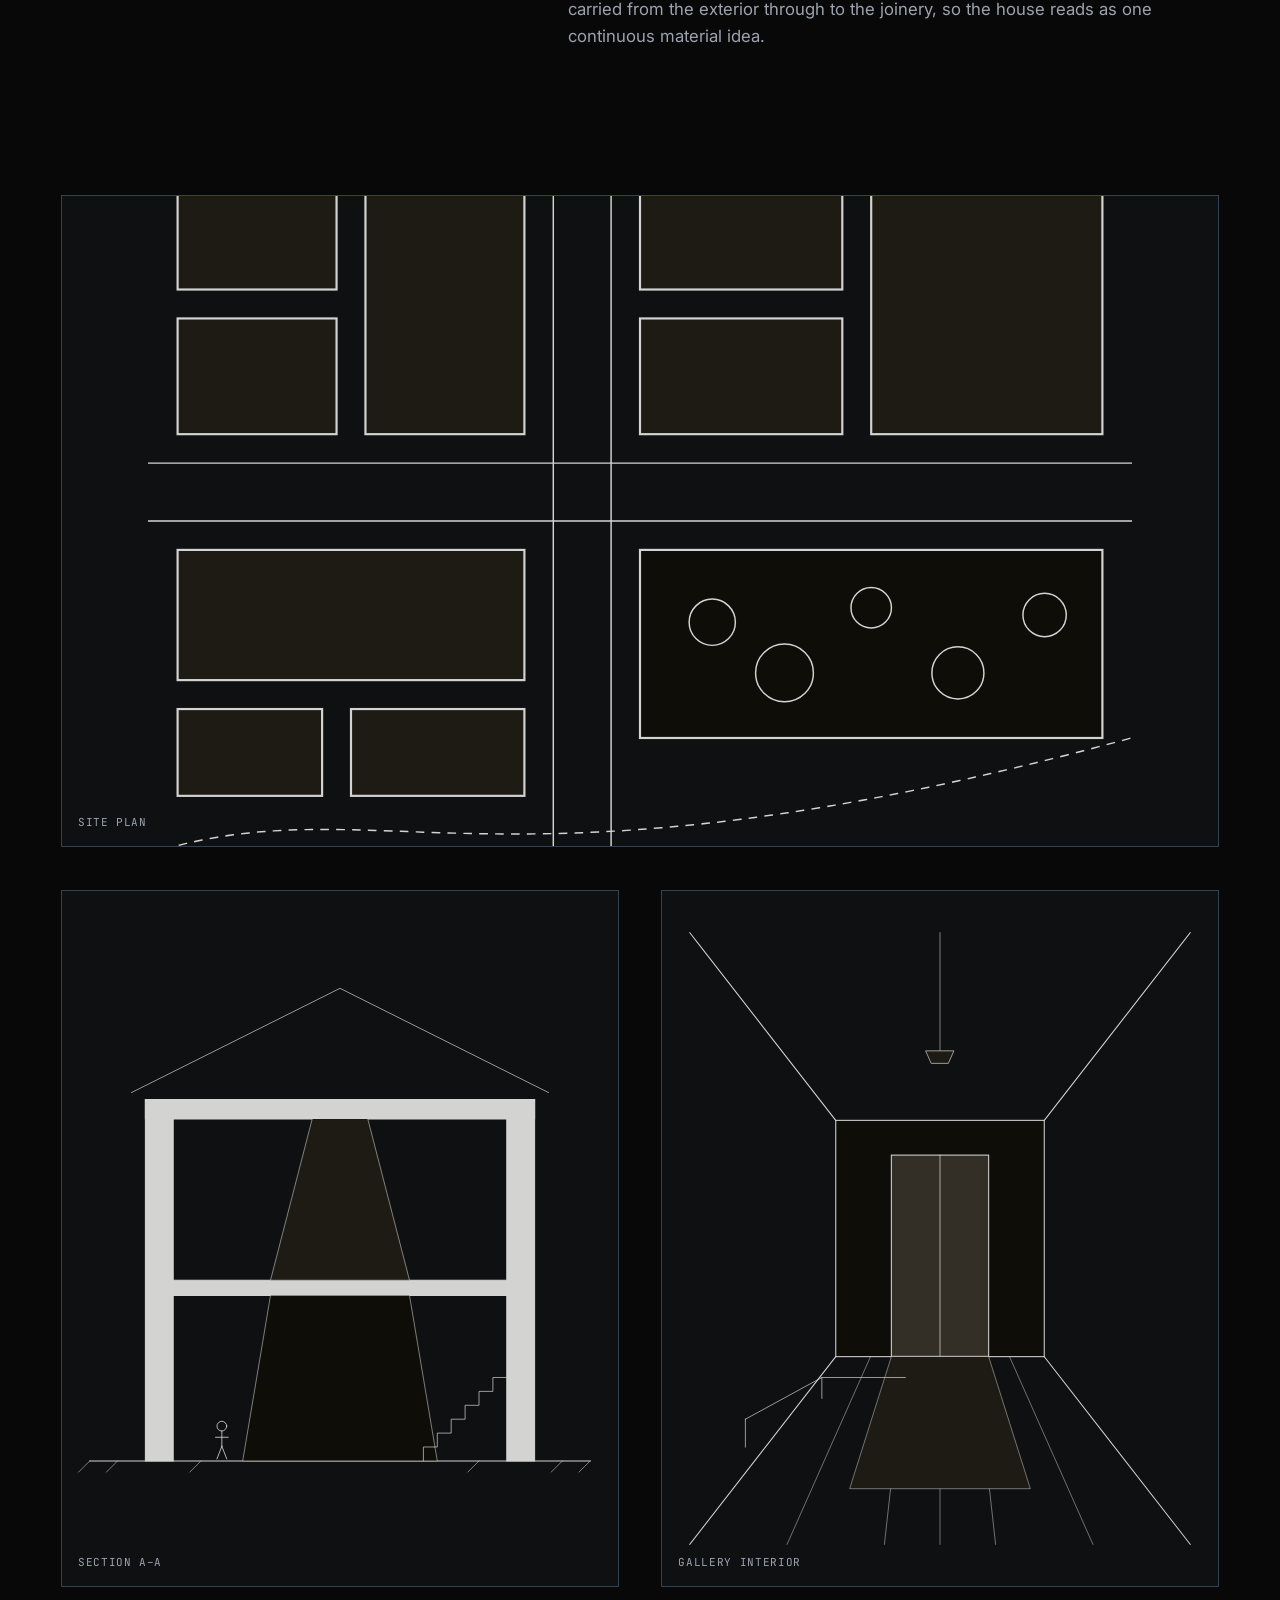
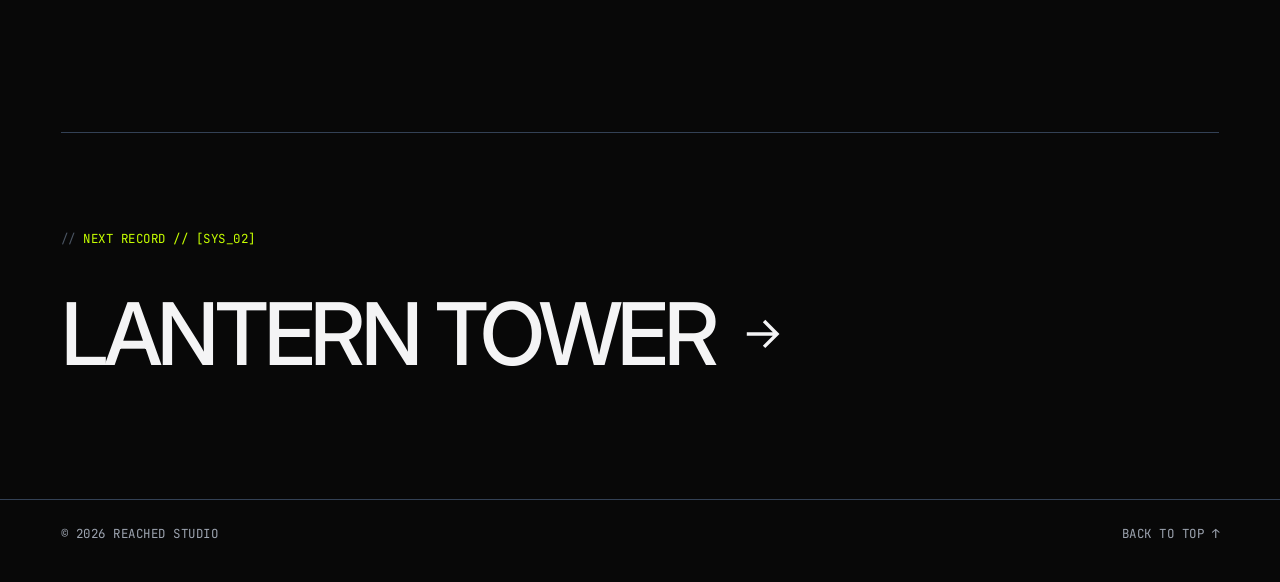
==== commit 59a56012: "Add HUD frame and spatial canvas for archive and specimen deck On desktop, the project list and spec" ====
--- a/project.html
+++ b/project.html
@@ -31,14 +31,17 @@
   <div class="sheet-frame" aria-hidden="true">
     <div class="sheet-zones sheet-zones--top"><span>1</span><span>2</span><span>3</span><span>4</span><span>5</span><span>6</span><span>7</span><span>8</span></div>
     <div class="sheet-zones sheet-zones--left"><span>A</span><span>B</span><span>C</span><span>D</span><span>E</span><span>F</span></div>
+    <span class="hud-corner hud-corner--tl"></span><span class="hud-corner hud-corner--tr"></span><span class="hud-corner hud-corner--bl"></span><span class="hud-corner hud-corner--br"></span>
+    <div class="hud-bottom"><span>RECORD VIEW // SCROLL TO READ</span><span>CUR <b data-cursor>X 0000 · Y 0000</b></span></div>
   </div>
 
   <header class="site-header">
     <div class="status-bar mono">
       <div class="container">
-        <span class="status-coord">37.8136° S, 144.9631° E</span>
+        <span class="status-coord"><span class="status-prefix">LAT/LONG: </span>37.8136° S, 144.9631° E</span>
         <span class="status-year">SYS.YEAR <b data-year>2026</b></span>
-        <span class="status-label" role="status"><span class="pulse" aria-hidden="true"></span><span class="status-full">[SYSTEM ACTIVE // ARCHIVE ONLINE]</span><span class="status-short">[ARCHIVE ONLINE]</span></span>
+        <span class="status-right"><button class="snd-toggle" type="button" aria-pressed="false" title="Sound (coming soon)">SND — <b>OFF</b></button>
+        <span class="status-label" role="status"><span class="pulse" aria-hidden="true"></span><span class="status-full">[SYSTEM ACTIVE // ARCHIVE ONLINE]</span><span class="status-short">[ARCHIVE ONLINE]</span></span></span>
       </div>
     </div>
     <div class="container">
--- a/assets/css/style.css
+++ b/assets/css/style.css
@@ -1682,3 +1682,649 @@
     display: none;
   }
 }
+
+/* ==========================================================================
+   HUD frame + spatial canvas
+   Layered on the archive theme. The canvas is a progressive enhancement:
+   main.js wraps [data-spatial] lists on desktop; everywhere else the list
+   styles above still apply.
+   ========================================================================== */
+
+/* ---------- HUD: status bar controls ---------- */
+
+.status-right {
+  display: inline-flex;
+  align-items: center;
+  gap: 1.25rem;
+}
+
+.snd-toggle {
+  padding: 0.1rem 0.45rem;
+  border: 1px solid var(--line-strong);
+  background: transparent;
+  color: var(--fg-muted);
+  font: inherit;
+  letter-spacing: inherit;
+  text-transform: inherit;
+  cursor: pointer;
+  transition: border-color 0.2s ease, color 0.2s ease;
+}
+
+.snd-toggle b {
+  font-weight: 400;
+  color: var(--fg);
+}
+
+/* Phones: drop the LAT/LONG prefix and tighten spacing so the bar fits */
+@media (max-width: 600px) {
+  .status-prefix {
+    display: none;
+  }
+
+  .status-bar .container {
+    gap: 0.6rem;
+  }
+
+  .status-right {
+    gap: 0.6rem;
+  }
+
+  /* Only the blinking light remains of the status label */
+  .status-label .status-short {
+    display: none;
+  }
+}
+
+.snd-toggle:hover,
+.snd-toggle[aria-pressed="true"] {
+  border-color: var(--accent);
+  color: var(--accent);
+}
+
+.snd-toggle[aria-pressed="true"] b {
+  color: var(--accent);
+}
+
+/* ---------- HUD: frame corners + bottom readout ---------- */
+
+.hud-corner {
+  position: absolute;
+  width: 16px;
+  height: 16px;
+  border: 0 solid var(--accent);
+}
+
+.hud-corner--tl { top: -1px; left: -1px; border-top-width: 2px; border-left-width: 2px; }
+.hud-corner--tr { top: -1px; right: -1px; border-top-width: 2px; border-right-width: 2px; }
+.hud-corner--bl { bottom: -1px; left: -1px; border-bottom-width: 2px; border-left-width: 2px; }
+.hud-corner--br { bottom: -1px; right: -1px; border-bottom-width: 2px; border-right-width: 2px; }
+
+.hud-bottom {
+  display: none;
+}
+
+@media (min-width: 800px) {
+  .hud-bottom {
+    position: absolute;
+    top: 100%;
+    left: 1.5rem;
+    right: 1.5rem;
+    height: var(--frame);
+    display: flex;
+    align-items: center;
+    justify-content: space-between;
+    font-family: var(--font-mono);
+    font-size: 9px;
+    letter-spacing: 0.08em;
+    color: var(--fg-muted);
+  }
+
+  .hud-bottom b {
+    font-weight: 400;
+    color: var(--accent);
+    font-variant-numeric: tabular-nums;
+  }
+}
+
+/* ---------- Extra swatches ---------- */
+
+.swatch--microcement {
+  background:
+    radial-gradient(ellipse 60% 40% at 30% 35%, rgba(255, 255, 255, 0.16), transparent 70%),
+    radial-gradient(ellipse 50% 60% at 75% 70%, rgba(0, 0, 0, 0.14), transparent 70%),
+    radial-gradient(ellipse 80% 30% at 50% 90%, rgba(255, 255, 255, 0.08), transparent 70%),
+    #a8a49c;
+}
+
+.swatch--travertine {
+  background:
+    repeating-linear-gradient(0deg, transparent 0 5px, rgba(140, 115, 80, 0.25) 5px 6px, transparent 6px 9px, rgba(255, 255, 255, 0.2) 9px 10px),
+    radial-gradient(ellipse at 30% 60%, rgba(120, 95, 60, 0.25) 0 2px, transparent 3px) 0 0 / 18px 11px,
+    linear-gradient(180deg, #dccbaa, #c8b48e);
+}
+
+/* ---------- Spatial canvas ---------- */
+
+.spatial {
+  position: relative;
+}
+
+.spatial-viewport {
+  position: relative;
+  height: min(78vh, 820px);
+  min-height: 520px;
+  overflow: hidden;
+  border: 1px solid var(--line-strong);
+  background: var(--bg);
+  cursor: grab;
+  touch-action: pan-y;
+  perspective: 1600px;
+  outline-offset: -2px;
+  user-select: none;
+  -webkit-user-select: none;
+}
+
+.spatial-viewport.is-dragging {
+  cursor: grabbing;
+}
+
+.spatial--deck .spatial-viewport {
+  height: min(70vh, 700px);
+}
+
+/* Infinite grid: a tile with lines and a "+" at its centre, tinted by
+   the theme and moved with the camera. */
+.spatial-grid {
+  position: absolute;
+  inset: 0;
+  pointer-events: none;
+  background-color: var(--line-strong);
+  -webkit-mask-image: url("data:image/svg+xml,%3Csvg xmlns='http://www.w3.org/2000/svg' width='120' height='120'%3E%3Cpath d='M0 .5H120M.5 0V120' stroke='%23000' stroke-opacity='.4'/%3E%3Cpath d='M60 54v12M54 60h12' stroke='%23000'/%3E%3C/svg%3E");
+  mask-image: url("data:image/svg+xml,%3Csvg xmlns='http://www.w3.org/2000/svg' width='120' height='120'%3E%3Cpath d='M0 .5H120M.5 0V120' stroke='%23000' stroke-opacity='.4'/%3E%3Cpath d='M60 54v12M54 60h12' stroke='%23000'/%3E%3C/svg%3E");
+  -webkit-mask-size: var(--grid-size, 120px) var(--grid-size, 120px);
+  mask-size: var(--grid-size, 120px) var(--grid-size, 120px);
+  -webkit-mask-position: var(--grid-x, 0) var(--grid-y, 0);
+  mask-position: var(--grid-x, 0) var(--grid-y, 0);
+}
+
+/* CRT scanlines + vignette over the whole viewport */
+.spatial-viewport::after {
+  content: "";
+  position: absolute;
+  inset: 0;
+  z-index: 3;
+  pointer-events: none;
+  background:
+    repeating-linear-gradient(0deg, rgba(0, 0, 0, 0.18) 0 1px, transparent 1px 3px),
+    radial-gradient(ellipse at center, transparent 55%, rgba(0, 0, 0, 0.45) 100%);
+}
+
+:root[data-theme="light"] .spatial-viewport::after {
+  background: repeating-linear-gradient(0deg, rgba(0, 0, 0, 0.04) 0 1px, transparent 1px 3px);
+}
+
+.spatial-stage {
+  position: absolute;
+  inset: 0;
+  transform-style: preserve-3d;
+  transform-origin: 50% 50%;
+}
+
+.spatial-world {
+  position: absolute;
+  top: 0;
+  left: 0;
+  transform-origin: 0 0;
+  will-change: transform;
+}
+
+.spatial.is-canvas .spatial-world > ol {
+  position: relative;
+  width: var(--world-w);
+  height: var(--world-h);
+  border: 0;
+}
+
+.spatial.is-canvas .spatial-world > ol > li {
+  position: absolute;
+  left: var(--x);
+  top: var(--y);
+  width: var(--w);
+}
+
+/* HUD overlays inside the canvas */
+.spatial-hud {
+  position: absolute;
+  z-index: 4;
+  display: flex;
+  align-items: center;
+  gap: 0.5rem;
+  font-family: var(--font-mono);
+  font-size: var(--step--2);
+  letter-spacing: 0.06em;
+  text-transform: uppercase;
+  color: var(--fg-muted);
+  pointer-events: none;
+}
+
+.spatial-hud > * {
+  pointer-events: auto;
+}
+
+.spatial-hud--tl { top: 0.9rem; left: 1rem; color: var(--accent); }
+.spatial-hud--tr { top: 0.9rem; right: 1rem; font-variant-numeric: tabular-nums; }
+.spatial-hud--bl { bottom: 0.9rem; left: 1rem; }
+.spatial-hud--bc { bottom: 1.1rem; left: 50%; transform: translateX(-50%); white-space: nowrap; }
+
+.spatial-hud b {
+  font-weight: 400;
+  color: var(--fg);
+}
+
+@media (max-width: 1100px) {
+  .spatial-hud--bc {
+    display: none;
+  }
+}
+
+.spatial-btn {
+  min-width: 2rem;
+  height: 2rem;
+  padding: 0 0.6rem;
+  border: 1px solid var(--line-strong);
+  background: var(--bg);
+  color: var(--fg);
+  font: inherit;
+  letter-spacing: inherit;
+  text-transform: inherit;
+  cursor: pointer;
+  transition: border-color 0.2s ease, color 0.2s ease;
+}
+
+.spatial-btn:hover {
+  border-color: var(--accent);
+  color: var(--accent);
+}
+
+/* List-view toggle shown above a list that has been switched back */
+.spatial.is-list .spatial-viewport {
+  height: auto;
+  min-height: 0;
+  overflow: visible;
+  border: 0;
+  background: none;
+  cursor: auto;
+  perspective: none;
+  user-select: auto;
+  -webkit-user-select: auto;
+}
+
+.spatial.is-list :is(.spatial-grid, .spatial-map, .spatial-card, .spatial-hud--tr, .spatial-hud--bc),
+.spatial.is-list .spatial-viewport::after {
+  display: none;
+}
+
+.spatial.is-list :is(.spatial-stage, .spatial-world) {
+  position: static;
+  transform: none !important;
+}
+
+.spatial.is-list .spatial-hud--tl,
+.spatial.is-list .spatial-hud--bl {
+  position: static;
+  margin-bottom: 1rem;
+}
+
+.spatial.is-list .spatial-btn--nav,
+.spatial.is-list .spatial-hud--tl {
+  display: none;
+}
+
+.spatial.no-canvas .spatial-hud {
+  display: none;
+}
+
+/* Minimap */
+.spatial-map {
+  position: absolute;
+  z-index: 4;
+  right: 1rem;
+  bottom: 0.9rem;
+  width: 150px;
+  border: 1px solid var(--line-strong);
+  background: rgba(8, 8, 8, 0.7);
+  cursor: crosshair;
+  overflow: hidden;
+}
+
+:root[data-theme="light"] .spatial-map {
+  background: rgba(243, 243, 241, 0.8);
+}
+
+.spatial-map i {
+  position: absolute;
+  width: 4px;
+  height: 4px;
+  margin: -2px 0 0 -2px;
+  background: var(--fg-muted);
+}
+
+.spatial-map i.is-focused {
+  background: var(--accent);
+}
+
+.spatial-map b {
+  position: absolute;
+  border: 1px solid var(--accent);
+  pointer-events: none;
+}
+
+/* Focus card */
+.spatial-card {
+  position: absolute;
+  z-index: 5;
+  top: 3rem;
+  right: 1rem;
+  width: min(340px, 42%);
+  max-height: calc(100% - 7.5rem);
+  overflow: auto;
+  border: 1px solid var(--accent);
+  background: var(--bg);
+  opacity: 0;
+  visibility: hidden;
+  transform: translateX(12px);
+  transition: opacity 0.25s ease, transform 0.4s var(--ease), visibility 0s linear 0.4s;
+  cursor: default;
+  user-select: text;
+  -webkit-user-select: text;
+}
+
+.spatial-card.is-open {
+  opacity: 1;
+  visibility: visible;
+  transform: none;
+  transition-delay: 0s;
+}
+
+.spatial-card.is-swapping .spatial-card-body {
+  animation: card-glitch 0.32s steps(4) 1;
+}
+
+@keyframes card-glitch {
+  0% { clip-path: inset(0 0 85% 0); transform: translateX(-4px); }
+  25% { clip-path: inset(40% 0 30% 0); transform: translateX(3px); }
+  50% { clip-path: inset(10% 0 55% 0); transform: translateX(-2px); }
+  100% { clip-path: inset(0 0 0 0); transform: none; }
+}
+
+.spatial-card-head {
+  display: flex;
+  justify-content: space-between;
+  align-items: center;
+  gap: 1rem;
+  padding: 0.45rem 0.6rem;
+  background: var(--accent);
+  color: var(--accent-ink);
+  font-family: var(--font-mono);
+  font-size: var(--step--2);
+  letter-spacing: 0.06em;
+  text-transform: uppercase;
+}
+
+.spatial-card-head button {
+  padding: 0 0.2rem;
+  border: 0;
+  background: none;
+  color: inherit;
+  font: inherit;
+  cursor: pointer;
+}
+
+.spatial-card-media {
+  position: relative;
+  border-bottom: 1px solid var(--line-strong);
+  background: var(--bg-elev);
+}
+
+.spatial-card-media img {
+  width: 100%;
+  height: auto;
+}
+
+.spatial-card-media .swatch {
+  width: 100%;
+  height: 170px;
+  border: 0;
+}
+
+.spatial-card-body {
+  padding: 0.9rem 0.9rem 1rem;
+}
+
+.spatial-card-title {
+  font-family: var(--font-sans);
+  font-size: var(--step-2);
+  font-weight: 500;
+  letter-spacing: -0.035em;
+  line-height: 1.05;
+  text-transform: none;
+}
+
+.spatial-card-meta {
+  display: grid;
+  grid-template-columns: auto 1fr;
+  gap: 0.35rem 1rem;
+  margin-top: 0.9rem;
+  font-family: var(--font-mono);
+  font-size: var(--step--2);
+  letter-spacing: 0.04em;
+  text-transform: uppercase;
+}
+
+.spatial-card-meta dt {
+  color: var(--fg-muted);
+}
+
+.spatial-card-meta dd {
+  display: flex;
+  align-items: center;
+  gap: 0.6rem;
+  flex-wrap: wrap;
+}
+
+.spatial-card-cta {
+  display: block;
+  margin-top: 1rem;
+  padding: 0.6rem 0.75rem;
+  border: 1px solid var(--line-strong);
+  font-family: var(--font-mono);
+  font-size: var(--step--1);
+  letter-spacing: 0.06em;
+  text-transform: uppercase;
+  transition: border-color 0.2s ease, background-color 0.2s ease, color 0.2s ease;
+}
+
+.spatial-card-cta:hover {
+  background: var(--accent);
+  border-color: var(--accent);
+  color: var(--accent-ink);
+}
+
+/* ---------- Archive nodes (projects on the canvas) ---------- */
+
+.spec-cols.is-hidden,
+.specimen-cols.is-hidden {
+  display: none;
+}
+
+.spatial.is-canvas .spec-list {
+  font-family: var(--font-sans);
+  text-transform: none;
+  letter-spacing: normal;
+}
+
+.spatial.is-canvas .spec-row {
+  display: block;
+  margin: 0;
+  padding: 0;
+  border: 0;
+  color: var(--fg);
+}
+
+.spatial.is-canvas .spec-row::before {
+  content: none;
+}
+
+.spatial.is-canvas .spec-thumb {
+  display: block;
+  aspect-ratio: auto;
+  border: 1px solid var(--line-strong);
+  transition: border-color 0.2s ease, box-shadow 0.4s var(--ease);
+}
+
+.spatial.is-canvas .spec-thumb img {
+  height: auto;
+  pointer-events: none;
+  -webkit-user-drag: none;
+}
+
+.spatial.is-canvas .spec-num {
+  position: absolute;
+  top: -1.4rem;
+  left: 0;
+  font-family: var(--font-mono);
+  color: var(--accent);
+}
+
+.spatial.is-canvas .spec-name {
+  display: block;
+  margin-top: 0.6rem;
+  font-size: 1.05rem;
+  font-weight: 500;
+  letter-spacing: -0.02em;
+}
+
+.spatial.is-canvas .spec-name::before {
+  content: none;
+}
+
+.spatial.is-canvas :is(.spec-typ, .spec-loc, .spec-year, .spec-arrow) {
+  display: none;
+}
+
+/* Crosshair registration mark on each node */
+.spatial.is-canvas .spec-list > li::after {
+  content: "+";
+  position: absolute;
+  top: -1.55rem;
+  right: -0.2rem;
+  font-family: var(--font-mono);
+  font-size: 0.9rem;
+  line-height: 1;
+  color: var(--fg-faint);
+}
+
+.spatial.is-canvas .spec-row:hover,
+.spatial.is-canvas .spec-row:focus-visible,
+.spatial.is-canvas .spec-row:hover .spec-name,
+.spatial.is-canvas .spec-row:focus-visible .spec-name {
+  color: var(--fg);
+}
+
+.spatial.is-canvas .spec-row:hover .spec-num,
+.spatial.is-canvas .spec-row:focus-visible .spec-num {
+  color: var(--accent);
+}
+
+/* Retro-digital RGB split on the active title */
+.spatial.is-canvas .spec-row:hover .spec-name,
+.spatial.is-canvas .is-focused .spec-name {
+  text-shadow: 1.5px 0 rgba(255, 0, 80, 0.55), -1.5px 0 rgba(0, 220, 255, 0.55);
+}
+
+.spatial.is-canvas .spec-row:hover .spec-thumb,
+.spatial.is-canvas .spec-row:focus-visible .spec-thumb,
+.spatial.is-canvas .is-focused .spec-thumb {
+  border-color: var(--accent);
+  box-shadow: 0 0 0 1px var(--accent), 0 24px 60px rgba(0, 0, 0, 0.55);
+}
+
+/* Dim the others while one node is hovered or focused */
+.spatial.is-canvas .spec-list:hover .spec-row,
+.spatial.is-canvas.has-focus .spec-row {
+  opacity: 0.4;
+}
+
+.spatial.is-canvas .spec-list .spec-row:hover,
+.spatial.is-canvas .spec-list .is-focused .spec-row {
+  opacity: 1;
+}
+
+/* ---------- Specimen deck ---------- */
+
+.spatial.is-canvas .specimen {
+  display: grid;
+  grid-template-columns: 1fr;
+  gap: 0.35rem;
+  margin: 0;
+  padding: 0.7rem;
+  border: 1px solid var(--line-strong);
+  background: var(--bg-elev);
+  rotate: var(--rot, 0deg);
+  transition: rotate 0.45s var(--ease), translate 0.45s var(--ease), scale 0.45s var(--ease),
+    border-color 0.2s ease, box-shadow 0.45s var(--ease), opacity 0.9s var(--ease);
+  cursor: pointer;
+}
+
+.spatial.is-canvas .specimen .swatch {
+  grid-row: auto;
+  width: 100%;
+  height: 150px;
+}
+
+.spatial.is-canvas .specimen > :not(.swatch) {
+  grid-column: auto;
+}
+
+.spatial.is-canvas .specimen-name {
+  font-size: 1rem;
+}
+
+.spatial.is-canvas .specimen-acoustic {
+  grid-template-columns: auto auto;
+  justify-content: space-between;
+  align-items: center;
+  margin-top: 0.3rem;
+}
+
+.spatial.is-canvas .specimen-use {
+  display: none;
+}
+
+.spatial.is-canvas .specimen:hover,
+.spatial.is-canvas .specimen.is-focused,
+.spatial.is-canvas .specimen:focus-visible {
+  rotate: 0deg;
+  translate: 0 -10px;
+  scale: 1.04;
+  z-index: 2;
+  border-color: var(--accent);
+  box-shadow: 0 30px 60px rgba(0, 0, 0, 0.55);
+  outline: none;
+}
+
+.spatial.is-canvas .specimen-list:hover .specimen,
+.spatial.is-canvas.has-focus .specimen {
+  opacity: 0.55;
+}
+
+.spatial.is-canvas .specimen-list .specimen:hover,
+.spatial.is-canvas .specimen-list .specimen.is-focused {
+  opacity: 1;
+}
+
+@media (prefers-reduced-motion: reduce) {
+  .spatial-card.is-swapping .spatial-card-body {
+    animation: none;
+  }
+}
